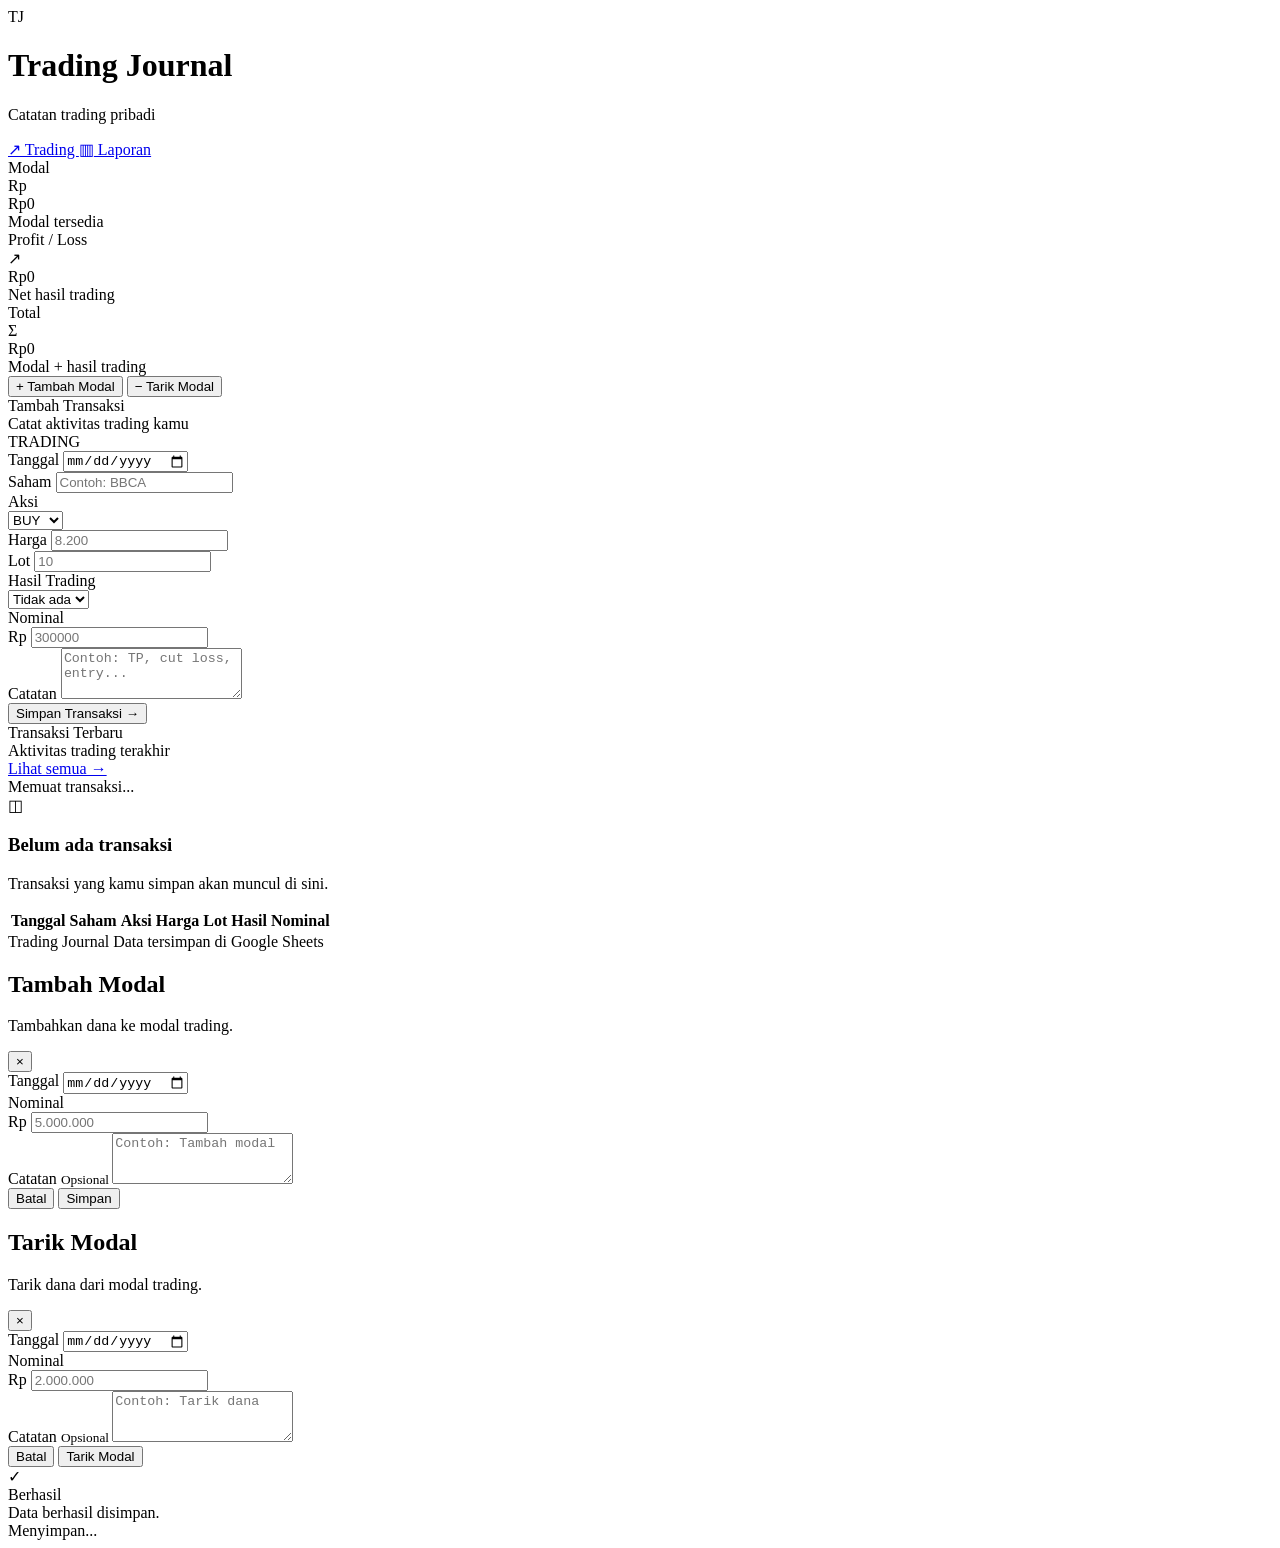
==== index.html @ cb8b8379 "Create index.html" ====
<!DOCTYPE html>
<html lang="id">
<head>
  <meta charset="UTF-8">

  <meta
    name="viewport"
    content="width=device-width, initial-scale=1.0"
  >

  <meta
    name="theme-color"
    content="#0b1120"
  >

  <title>Trading Journal</title>

  <link
    rel="stylesheet"
    href="css/style.css"
  >
</head>

<body>

  <!-- =========================
       APP
  ========================== -->

  <div class="app">

    <!-- =========================
         HEADER
    ========================== -->

    <header class="topbar">

      <div class="brand">

        <div class="brand-icon">
          TJ
        </div>

        <div>
          <h1>Trading Journal</h1>
          <p>Catatan trading pribadi</p>
        </div>

      </div>


      <nav class="navigation">

        <a
          href="index.html"
          class="nav-link active"
        >
          <span>↗</span>
          Trading
        </a>

        <a
          href="laporan.html"
          class="nav-link"
        >
          <span>▥</span>
          Laporan
        </a>

      </nav>

    </header>


    <!-- =========================
         MAIN
    ========================== -->

    <main class="main-content">


      <!-- =========================
           SUMMARY
      ========================== -->

      <section class="summary-grid">


        <!-- MODAL -->

        <div class="summary-card modal-card">

          <div class="summary-top">

            <div class="summary-label">
              Modal
            </div>

            <div class="summary-icon">
              Rp
            </div>

          </div>

          <div
            id="modalValue"
            class="summary-value"
          >
            Rp0
          </div>

          <div class="summary-description">
            Modal tersedia
          </div>

        </div>


        <!-- PROFIT LOSS -->

        <div class="summary-card profit-card">

          <div class="summary-top">

            <div class="summary-label">
              Profit / Loss
            </div>

            <div
              id="profitIcon"
              class="summary-icon profit-icon"
            >
              ↗
            </div>

          </div>

          <div
            id="profitLossValue"
            class="summary-value"
          >
            Rp0
          </div>

          <div
            id="profitLossDescription"
            class="summary-description"
          >
            Net hasil trading
          </div>

        </div>


        <!-- TOTAL -->

        <div class="summary-card total-card">

          <div class="summary-top">

            <div class="summary-label">
              Total
            </div>

            <div class="summary-icon">
              Σ
            </div>

          </div>

          <div
            id="totalValue"
            class="summary-value"
          >
            Rp0
          </div>

          <div class="summary-description">
            Modal + hasil trading
          </div>

        </div>

      </section>


      <!-- =========================
           MODAL ACTION
      ========================== -->

      <section class="modal-actions">

        <button
          type="button"
          id="addModalButton"
          class="action-button add-modal-button"
        >

          <span class="button-icon">
            +
          </span>

          <span>
            Tambah Modal
          </span>

        </button>


        <button
          type="button"
          id="withdrawModalButton"
          class="action-button withdraw-modal-button"
        >

          <span class="button-icon">
            −
          </span>

          <span>
            Tarik Modal
          </span>

        </button>

      </section>


      <!-- =========================
           TRANSACTION SECTION
      ========================== -->

      <section class="content-grid">


        <!-- =========================
             FORM
        ========================== -->

        <div class="panel transaction-panel">

          <div class="panel-header">

            <div>

              <div class="panel-title">
                Tambah Transaksi
              </div>

              <div class="panel-subtitle">
                Catat aktivitas trading kamu
              </div>

            </div>

            <div class="panel-badge">
              TRADING
            </div>

          </div>


          <form
            id="transactionForm"
            class="transaction-form"
          >


            <!-- TANGGAL -->

            <div class="form-group">

              <label for="tanggal">
                Tanggal
              </label>

              <input
                type="date"
                id="tanggal"
                name="tanggal"
                required
              >

            </div>


            <!-- SAHAM -->

            <div class="form-group">

              <label for="saham">
                Saham
              </label>

              <input
                type="text"
                id="saham"
                name="saham"
                placeholder="Contoh: BBCA"
                maxlength="20"
                autocomplete="off"
                required
              >

            </div>


            <!-- AKSI -->

            <div class="form-group">

              <label for="aksi">
                Aksi
              </label>

              <div class="select-wrapper">

                <select
                  id="aksi"
                  name="aksi"
                  required
                >

                  <option value="BUY">
                    BUY
                  </option>

                  <option value="SELL">
                    SELL
                  </option>

                </select>

              </div>

            </div>


            <!-- HARGA -->

            <div class="form-row">


              <div class="form-group">

                <label for="harga">
                  Harga
                </label>

                <input
                  type="number"
                  id="harga"
                  name="harga"
                  placeholder="8.200"
                  min="0"
                  step="1"
                  inputmode="numeric"
                  required
                >

              </div>


              <!-- LOT -->

              <div class="form-group">

                <label for="lot">
                  Lot
                </label>

                <input
                  type="number"
                  id="lot"
                  name="lot"
                  placeholder="10"
                  min="1"
                  step="1"
                  inputmode="numeric"
                  required
                >

              </div>

            </div>


            <!-- PROFIT / RUGI -->

            <div class="form-group">

              <label for="profitRugi">
                Hasil Trading
              </label>

              <div class="select-wrapper">

                <select
                  id="profitRugi"
                  name="profitRugi"
                >

                  <option value="">
                    Tidak ada
                  </option>

                  <option value="PROFIT">
                    PROFIT
                  </option>

                  <option value="RUGI">
                    RUGI
                  </option>

                </select>

              </div>

            </div>


            <!-- NOMINAL -->

            <div
              class="form-group"
              id="nominalGroup"
            >

              <label for="nominal">
                Nominal
              </label>

              <div class="input-money">

                <span>
                  Rp
                </span>

                <input
                  type="number"
                  id="nominal"
                  name="nominal"
                  placeholder="300000"
                  min="0"
                  step="1"
                  inputmode="numeric"
                >

              </div>

            </div>


            <!-- CATATAN -->

            <div class="form-group">

              <label for="catatan">
                Catatan
              </label>

              <textarea
                id="catatan"
                name="catatan"
                rows="3"
                maxlength="500"
                placeholder="Contoh: TP, cut loss, entry..."
              ></textarea>

            </div>


            <!-- SUBMIT -->

            <button
              type="submit"
              id="saveTransactionButton"
              class="primary-button"
            >

              <span>
                Simpan Transaksi
              </span>

              <span class="button-arrow">
                →
              </span>

            </button>

          </form>

        </div>


        <!-- =========================
             RECENT TRANSACTIONS
        ========================== -->

        <div class="panel history-panel">

          <div class="panel-header">

            <div>

              <div class="panel-title">
                Transaksi Terbaru
              </div>

              <div class="panel-subtitle">
                Aktivitas trading terakhir
              </div>

            </div>

            <a
              href="laporan.html"
              class="view-all-link"
            >
              Lihat semua →
            </a>

          </div>


          <!-- LOADING -->

          <div
            id="transactionLoading"
            class="loading-state"
          >

            <div class="spinner"></div>

            <span>
              Memuat transaksi...
            </span>

          </div>


          <!-- EMPTY -->

          <div
            id="transactionEmpty"
            class="empty-state hidden"
          >

            <div class="empty-icon">
              ◫
            </div>

            <h3>
              Belum ada transaksi
            </h3>

            <p>
              Transaksi yang kamu simpan akan muncul di sini.
            </p>

          </div>


          <!-- TABLE -->

          <div
            id="transactionTableWrapper"
            class="table-wrapper hidden"
          >

            <table class="transaction-table">

              <thead>

                <tr>

                  <th>
                    Tanggal
                  </th>

                  <th>
                    Saham
                  </th>

                  <th>
                    Aksi
                  </th>

                  <th>
                    Harga
                  </th>

                  <th>
                    Lot
                  </th>

                  <th>
                    Hasil
                  </th>

                  <th>
                    Nominal
                  </th>

                </tr>

              </thead>

              <tbody
                id="transactionTableBody"
              >
              </tbody>

            </table>

          </div>

        </div>

      </section>

    </main>


    <!-- =========================
         FOOTER
    ========================== -->

    <footer class="footer">

      <span>
        Trading Journal
      </span>

      <span>
        Data tersimpan di Google Sheets
      </span>

    </footer>

  </div>


  <!-- =========================
       ADD MODAL POPUP
  ========================== -->

  <div
    id="addModal"
    class="modal-overlay hidden"
  >

    <div class="modal-box">

      <div class="modal-header">

        <div>

          <h2>
            Tambah Modal
          </h2>

          <p>
            Tambahkan dana ke modal trading.
          </p>

        </div>

        <button
          type="button"
          class="modal-close"
          data-close-modal
        >
          ×
        </button>

      </div>


      <form
        id="addModalForm"
        class="modal-form"
      >

        <div class="form-group">

          <label for="addModalTanggal">
            Tanggal
          </label>

          <input
            type="date"
            id="addModalTanggal"
            required
          >

        </div>


        <div class="form-group">

          <label for="addModalNominal">
            Nominal
          </label>

          <div class="input-money">

            <span>
              Rp
            </span>

            <input
              type="number"
              id="addModalNominal"
              placeholder="5.000.000"
              min="1"
              step="1"
              inputmode="numeric"
              required
            >

          </div>

        </div>


        <div class="form-group">

          <label for="addModalCatatan">
            Catatan
            <small>
              Opsional
            </small>
          </label>

          <textarea
            id="addModalCatatan"
            rows="3"
            maxlength="500"
            placeholder="Contoh: Tambah modal"
          ></textarea>

        </div>


        <div class="modal-actions-bottom">

          <button
            type="button"
            class="secondary-button"
            data-close-modal
          >
            Batal
          </button>

          <button
            type="submit"
            id="saveAddModalButton"
            class="primary-button"
          >
            Simpan
          </button>

        </div>

      </form>

    </div>

  </div>


  <!-- =========================
       WITHDRAW MODAL POPUP
  ========================== -->

  <div
    id="withdrawModal"
    class="modal-overlay hidden"
  >

    <div class="modal-box">

      <div class="modal-header">

        <div>

          <h2>
            Tarik Modal
          </h2>

          <p>
            Tarik dana dari modal trading.
          </p>

        </div>

        <button
          type="button"
          class="modal-close"
          data-close-modal
        >
          ×
        </button>

      </div>


      <form
        id="withdrawModalForm"
        class="modal-form"
      >

        <div class="form-group">

          <label for="withdrawModalTanggal">
            Tanggal
          </label>

          <input
            type="date"
            id="withdrawModalTanggal"
            required
          >

        </div>


        <div class="form-group">

          <label for="withdrawModalNominal">
            Nominal
          </label>

          <div class="input-money">

            <span>
              Rp
            </span>

            <input
              type="number"
              id="withdrawModalNominal"
              placeholder="2.000.000"
              min="1"
              step="1"
              inputmode="numeric"
              required
            >

          </div>

        </div>


        <div class="form-group">

          <label for="withdrawModalCatatan">
            Catatan
            <small>
              Opsional
            </small>
          </label>

          <textarea
            id="withdrawModalCatatan"
            rows="3"
            maxlength="500"
            placeholder="Contoh: Tarik dana"
          ></textarea>

        </div>


        <div class="modal-actions-bottom">

          <button
            type="button"
            class="secondary-button"
            data-close-modal
          >
            Batal
          </button>

          <button
            type="submit"
            id="saveWithdrawModalButton"
            class="danger-button"
          >
            Tarik Modal
          </button>

        </div>

      </form>

    </div>

  </div>


  <!-- =========================
       TOAST
  ========================== -->

  <div
    id="toast"
    class="toast hidden"
  >

    <div
      id="toastIcon"
      class="toast-icon"
    >
      ✓
    </div>

    <div>

      <div
        id="toastTitle"
        class="toast-title"
      >
        Berhasil
      </div>

      <div
        id="toastMessage"
        class="toast-message"
      >
        Data berhasil disimpan.
      </div>

    </div>

  </div>


  <!-- =========================
       GLOBAL LOADING
  ========================== -->

  <div
    id="globalLoading"
    class="global-loading hidden"
  >

    <div class="global-loading-box">

      <div class="spinner"></div>

      <span id="globalLoadingText">
        Menyimpan...
      </span>

    </div>

  </div>


  <!-- =========================
       JAVASCRIPT
  ========================== -->

  <script src="js/api.js"></script>
  <script src="js/trading.js"></script>

</body>
</html>
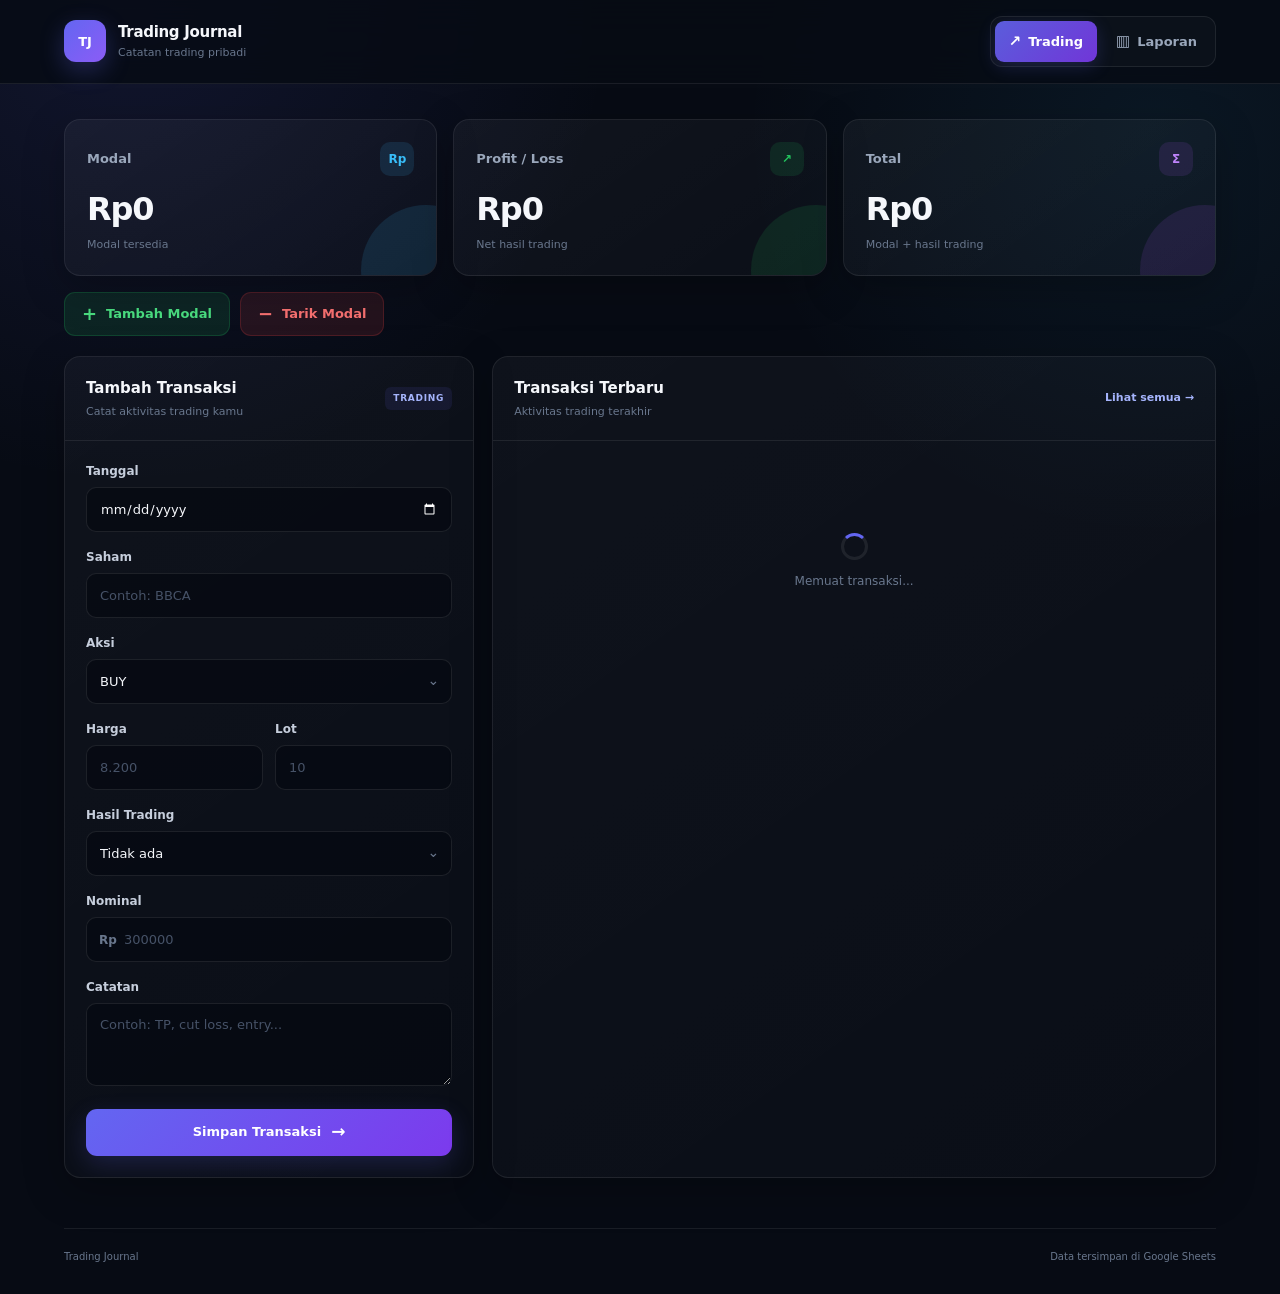
==== commit 820e0991: "Update index.html" ====
--- a/index.html
+++ b/index.html
@@ -1,6 +1,8 @@
 <!DOCTYPE html>
 <html lang="id">
+
 <head>
+
   <meta charset="UTF-8">
 
   <meta
@@ -19,951 +21,1375 @@
     rel="stylesheet"
     href="css/style.css"
   >
+
 </head>
 
+
 <body>
 
-  <!-- =========================
-       APP
-  ========================== -->
-
-  <div class="app">
-
-    <!-- =========================
-         HEADER
-    ========================== -->
-
-    <header class="topbar">
-
-      <div class="brand">
-
-        <div class="brand-icon">
-          TJ
-        </div>
-
-        <div>
-          <h1>Trading Journal</h1>
-          <p>Catatan trading pribadi</p>
-        </div>
-
-      </div>
-
-
-      <nav class="navigation">
-
-        <a
-          href="index.html"
-          class="nav-link active"
-        >
-          <span>↗</span>
-          Trading
-        </a>
-
-        <a
-          href="laporan.html"
-          class="nav-link"
-        >
-          <span>▥</span>
-          Laporan
-        </a>
-
-      </nav>
-
-    </header>
-
-
-    <!-- =========================
-         MAIN
-    ========================== -->
-
-    <main class="main-content">
-
-
-      <!-- =========================
-           SUMMARY
-      ========================== -->
-
-      <section class="summary-grid">
-
-
-        <!-- MODAL -->
-
-        <div class="summary-card modal-card">
-
-          <div class="summary-top">
-
-            <div class="summary-label">
-              Modal
+<div class="app">
+
+
+  <!-- =====================================================
+       HEADER
+  ====================================================== -->
+
+  <header class="topbar">
+
+    <div class="brand">
+
+      <div class="brand-icon">
+        TJ
+      </div>
+
+      <div>
+
+        <h1>
+          Trading Journal
+        </h1>
+
+        <p>
+          Catatan trading pribadi
+        </p>
+
+      </div>
+
+    </div>
+
+
+    <nav class="navigation">
+
+      <a
+        href="index.html"
+        class="nav-link active"
+      >
+        <span>↗</span>
+        Trading
+      </a>
+
+      <a
+        href="laporan.html"
+        class="nav-link"
+      >
+        <span>▥</span>
+        Laporan
+      </a>
+
+    </nav>
+
+  </header>
+
+
+
+  <!-- =====================================================
+       MAIN
+  ====================================================== -->
+
+  <main class="main-content">
+
+
+    <!-- =================================================
+         SUMMARY
+    ================================================== -->
+
+    <section class="summary-grid">
+
+
+      <!-- MODAL -->
+
+      <div class="summary-card modal-card">
+
+        <div class="summary-top">
+
+          <div class="summary-label">
+            Modal
+          </div>
+
+          <div class="summary-icon">
+            Rp
+          </div>
+
+        </div>
+
+
+        <div
+          id="modalValue"
+          class="summary-value"
+        >
+          Rp0
+        </div>
+
+
+        <div class="summary-description">
+          Modal tersedia
+        </div>
+
+      </div>
+
+
+
+      <!-- PROFIT LOSS -->
+
+      <div class="summary-card profit-card">
+
+        <div class="summary-top">
+
+          <div class="summary-label">
+            Profit / Loss
+          </div>
+
+          <div
+            id="profitIcon"
+            class="summary-icon profit-icon"
+          >
+            ↗
+          </div>
+
+        </div>
+
+
+        <div
+          id="profitLossValue"
+          class="summary-value"
+        >
+          Rp0
+        </div>
+
+
+        <div
+          id="profitLossDescription"
+          class="summary-description"
+        >
+          Net hasil trading
+        </div>
+
+      </div>
+
+
+
+      <!-- TOTAL -->
+
+      <div class="summary-card total-card">
+
+        <div class="summary-top">
+
+          <div class="summary-label">
+            Total
+          </div>
+
+          <div class="summary-icon">
+            Σ
+          </div>
+
+        </div>
+
+
+        <div
+          id="totalValue"
+          class="summary-value"
+        >
+          Rp0
+        </div>
+
+
+        <div class="summary-description">
+          Modal + hasil trading
+        </div>
+
+      </div>
+
+    </section>
+
+
+
+    <!-- =================================================
+         MODAL ACTION
+    ================================================== -->
+
+    <section class="modal-actions">
+
+      <button
+        type="button"
+        id="addModalButton"
+        class="action-button add-modal-button"
+      >
+
+        <span class="button-icon">
+          +
+        </span>
+
+        <span>
+          Tambah Modal
+        </span>
+
+      </button>
+
+
+      <button
+        type="button"
+        id="withdrawModalButton"
+        class="action-button withdraw-modal-button"
+      >
+
+        <span class="button-icon">
+          −
+        </span>
+
+        <span>
+          Tarik Modal
+        </span>
+
+      </button>
+
+    </section>
+
+
+
+    <!-- =================================================
+         CONTENT GRID
+    ================================================== -->
+
+    <section class="content-grid">
+
+
+      <!-- =================================================
+           TRANSACTION FORM
+      ================================================== -->
+
+      <div class="panel transaction-panel">
+
+        <div class="panel-header">
+
+          <div>
+
+            <div class="panel-title">
+              Tambah Transaksi
             </div>
 
-            <div class="summary-icon">
-              Rp
+            <div class="panel-subtitle">
+              Catat aktivitas trading kamu
             </div>
 
           </div>
 
+          <div class="panel-badge">
+            TRADING
+          </div>
+
+        </div>
+
+
+
+        <form
+          id="transactionForm"
+          class="transaction-form"
+        >
+
+
+          <!-- TANGGAL -->
+
+          <div class="form-group">
+
+            <label for="tanggal">
+              Tanggal
+            </label>
+
+            <input
+              type="date"
+              id="tanggal"
+              name="tanggal"
+              required
+            >
+
+          </div>
+
+
+
+          <!-- SAHAM -->
+
+          <div class="form-group">
+
+            <label for="saham">
+              Saham
+            </label>
+
+            <input
+              type="text"
+              id="saham"
+              name="saham"
+              placeholder="Contoh: BBCA"
+              maxlength="20"
+              autocomplete="off"
+              required
+            >
+
+          </div>
+
+
+
+          <!-- AKSI -->
+
+          <div class="form-group">
+
+            <label for="aksi">
+              Aksi
+            </label>
+
+            <div class="select-wrapper">
+
+              <select
+                id="aksi"
+                name="aksi"
+                required
+              >
+
+                <option value="BUY">
+                  BUY
+                </option>
+
+                <option value="SELL">
+                  SELL
+                </option>
+
+              </select>
+
+            </div>
+
+          </div>
+
+
+
+          <!-- HARGA + LOT -->
+
+          <div class="form-row">
+
+
+            <div class="form-group">
+
+              <label for="harga">
+                Harga
+              </label>
+
+              <input
+                type="number"
+                id="harga"
+                name="harga"
+                placeholder="8.200"
+                min="0"
+                step="1"
+                inputmode="numeric"
+                required
+              >
+
+            </div>
+
+
+            <div class="form-group">
+
+              <label for="lot">
+                Lot
+              </label>
+
+              <input
+                type="number"
+                id="lot"
+                name="lot"
+                placeholder="10"
+                min="1"
+                step="1"
+                inputmode="numeric"
+                required
+              >
+
+            </div>
+
+          </div>
+
+
+
+          <!-- HASIL -->
+
+          <div class="form-group">
+
+            <label for="profitRugi">
+              Hasil Trading
+            </label>
+
+            <div class="select-wrapper">
+
+              <select
+                id="profitRugi"
+                name="profitRugi"
+              >
+
+                <option value="">
+                  Tidak ada
+                </option>
+
+                <option value="PROFIT">
+                  PROFIT
+                </option>
+
+                <option value="RUGI">
+                  RUGI
+                </option>
+
+              </select>
+
+            </div>
+
+          </div>
+
+
+
+          <!-- NOMINAL -->
+
           <div
-            id="modalValue"
-            class="summary-value"
+            class="form-group"
+            id="nominalGroup"
           >
-            Rp0
-          </div>
-
-          <div class="summary-description">
-            Modal tersedia
-          </div>
-
-        </div>
-
-
-        <!-- PROFIT LOSS -->
-
-        <div class="summary-card profit-card">
-
-          <div class="summary-top">
-
-            <div class="summary-label">
-              Profit / Loss
+
+            <label for="nominal">
+              Nominal
+            </label>
+
+            <div class="input-money">
+
+              <span>
+                Rp
+              </span>
+
+              <input
+                type="number"
+                id="nominal"
+                name="nominal"
+                placeholder="300000"
+                min="0"
+                step="1"
+                inputmode="numeric"
+              >
+
             </div>
 
-            <div
-              id="profitIcon"
-              class="summary-icon profit-icon"
+          </div>
+
+
+
+          <!-- CATATAN -->
+
+          <div class="form-group">
+
+            <label for="catatan">
+              Catatan
+            </label>
+
+            <textarea
+              id="catatan"
+              name="catatan"
+              rows="3"
+              maxlength="500"
+              placeholder="Contoh: TP, cut loss, entry..."
+            ></textarea>
+
+          </div>
+
+
+
+          <!-- SUBMIT -->
+
+          <button
+            type="submit"
+            id="saveTransactionButton"
+            class="primary-button"
+          >
+
+            <span>
+              Simpan Transaksi
+            </span>
+
+            <span class="button-arrow">
+              →
+            </span>
+
+          </button>
+
+        </form>
+
+      </div>
+
+
+
+      <!-- =================================================
+           RECENT TRANSACTIONS
+      ================================================== -->
+
+      <div class="panel history-panel">
+
+        <div class="panel-header">
+
+          <div>
+
+            <div class="panel-title">
+              Transaksi Terbaru
+            </div>
+
+            <div class="panel-subtitle">
+              Aktivitas trading terakhir
+            </div>
+
+          </div>
+
+
+          <a
+            href="laporan.html"
+            class="view-all-link"
+          >
+            Lihat semua →
+          </a>
+
+        </div>
+
+
+
+        <!-- LOADING -->
+
+        <div
+          id="transactionLoading"
+          class="loading-state"
+        >
+
+          <div class="spinner"></div>
+
+          <span>
+            Memuat transaksi...
+          </span>
+
+        </div>
+
+
+
+        <!-- EMPTY -->
+
+        <div
+          id="transactionEmpty"
+          class="empty-state hidden"
+        >
+
+          <div class="empty-icon">
+            ◫
+          </div>
+
+          <h3>
+            Belum ada transaksi
+          </h3>
+
+          <p>
+            Transaksi yang kamu simpan akan muncul di sini.
+          </p>
+
+        </div>
+
+
+
+        <!-- TABLE -->
+
+        <div
+          id="transactionTableWrapper"
+          class="table-wrapper hidden"
+        >
+
+          <table class="transaction-table">
+
+            <thead>
+
+              <tr>
+
+                <th>
+                  Tanggal
+                </th>
+
+                <th>
+                  Saham
+                </th>
+
+                <th>
+                  Aksi
+                </th>
+
+                <th>
+                  Harga
+                </th>
+
+                <th>
+                  Lot
+                </th>
+
+                <th>
+                  Hasil
+                </th>
+
+                <th>
+                  Nominal
+                </th>
+
+                <th>
+                  Aksi
+                </th>
+
+              </tr>
+
+            </thead>
+
+
+            <tbody
+              id="transactionTableBody"
             >
-              ↗
-            </div>
-
-          </div>
-
-          <div
-            id="profitLossValue"
-            class="summary-value"
+            </tbody>
+
+          </table>
+
+        </div>
+
+      </div>
+
+    </section>
+
+  </main>
+
+
+
+  <!-- =====================================================
+       FOOTER
+  ====================================================== -->
+
+  <footer class="footer">
+
+    <span>
+      Trading Journal
+    </span>
+
+    <span>
+      Data tersimpan di Google Sheets
+    </span>
+
+  </footer>
+
+</div>
+
+
+
+<!-- =======================================================
+     ADD CAPITAL MODAL
+======================================================== -->
+
+<div
+  id="addModal"
+  class="modal-overlay hidden"
+>
+
+  <div class="modal-box">
+
+    <div class="modal-header">
+
+      <div>
+
+        <h2>
+          Tambah Modal
+        </h2>
+
+        <p>
+          Tambahkan dana ke modal trading.
+        </p>
+
+      </div>
+
+
+      <button
+        type="button"
+        class="modal-close"
+        data-close-modal
+      >
+        ×
+      </button>
+
+    </div>
+
+
+
+    <form
+      id="addModalForm"
+      class="modal-form"
+    >
+
+
+      <div class="form-group">
+
+        <label for="addModalTanggal">
+          Tanggal
+        </label>
+
+        <input
+          type="date"
+          id="addModalTanggal"
+          required
+        >
+
+      </div>
+
+
+
+      <div class="form-group">
+
+        <label for="addModalNominal">
+          Nominal
+        </label>
+
+        <div class="input-money">
+
+          <span>
+            Rp
+          </span>
+
+          <input
+            type="number"
+            id="addModalNominal"
+            placeholder="5000000"
+            min="1"
+            step="1"
+            inputmode="numeric"
+            required
           >
-            Rp0
-          </div>
-
-          <div
-            id="profitLossDescription"
-            class="summary-description"
-          >
-            Net hasil trading
-          </div>
-
-        </div>
-
-
-        <!-- TOTAL -->
-
-        <div class="summary-card total-card">
-
-          <div class="summary-top">
-
-            <div class="summary-label">
-              Total
-            </div>
-
-            <div class="summary-icon">
-              Σ
-            </div>
-
-          </div>
-
-          <div
-            id="totalValue"
-            class="summary-value"
-          >
-            Rp0
-          </div>
-
-          <div class="summary-description">
-            Modal + hasil trading
-          </div>
-
-        </div>
-
-      </section>
-
-
-      <!-- =========================
-           MODAL ACTION
-      ========================== -->
-
-      <section class="modal-actions">
+
+        </div>
+
+      </div>
+
+
+
+      <div class="form-group">
+
+        <label for="addModalCatatan">
+
+          Catatan
+
+          <small>
+            Opsional
+          </small>
+
+        </label>
+
+        <textarea
+          id="addModalCatatan"
+          rows="3"
+          maxlength="500"
+          placeholder="Contoh: Tambah modal"
+        ></textarea>
+
+      </div>
+
+
+
+      <div class="modal-actions-bottom">
 
         <button
           type="button"
-          id="addModalButton"
-          class="action-button add-modal-button"
-        >
-
-          <span class="button-icon">
-            +
+          class="secondary-button"
+          data-close-modal
+        >
+          Batal
+        </button>
+
+
+        <button
+          type="submit"
+          id="saveAddModalButton"
+          class="primary-button"
+        >
+          Simpan
+        </button>
+
+      </div>
+
+    </form>
+
+  </div>
+
+</div>
+
+
+
+<!-- =======================================================
+     WITHDRAW MODAL
+======================================================== -->
+
+<div
+  id="withdrawModal"
+  class="modal-overlay hidden"
+>
+
+  <div class="modal-box">
+
+    <div class="modal-header">
+
+      <div>
+
+        <h2>
+          Tarik Modal
+        </h2>
+
+        <p>
+          Tarik dana dari modal trading.
+        </p>
+
+      </div>
+
+
+      <button
+        type="button"
+        class="modal-close"
+        data-close-modal
+      >
+        ×
+      </button>
+
+    </div>
+
+
+
+    <form
+      id="withdrawModalForm"
+      class="modal-form"
+    >
+
+
+      <div class="form-group">
+
+        <label for="withdrawModalTanggal">
+          Tanggal
+        </label>
+
+        <input
+          type="date"
+          id="withdrawModalTanggal"
+          required
+        >
+
+      </div>
+
+
+
+      <div class="form-group">
+
+        <label for="withdrawModalNominal">
+          Nominal
+        </label>
+
+        <div class="input-money">
+
+          <span>
+            Rp
           </span>
 
-          <span>
-            Tambah Modal
-          </span>
-
-        </button>
-
+          <input
+            type="number"
+            id="withdrawModalNominal"
+            placeholder="2000000"
+            min="1"
+            step="1"
+            inputmode="numeric"
+            required
+          >
+
+        </div>
+
+      </div>
+
+
+
+      <div class="form-group">
+
+        <label for="withdrawModalCatatan">
+
+          Catatan
+
+          <small>
+            Opsional
+          </small>
+
+        </label>
+
+        <textarea
+          id="withdrawModalCatatan"
+          rows="3"
+          maxlength="500"
+          placeholder="Contoh: Tarik dana"
+        ></textarea>
+
+      </div>
+
+
+
+      <div class="modal-actions-bottom">
 
         <button
           type="button"
-          id="withdrawModalButton"
-          class="action-button withdraw-modal-button"
-        >
-
-          <span class="button-icon">
-            −
+          class="secondary-button"
+          data-close-modal
+        >
+          Batal
+        </button>
+
+
+        <button
+          type="submit"
+          id="saveWithdrawModalButton"
+          class="danger-button"
+        >
+          Tarik Modal
+        </button>
+
+      </div>
+
+    </form>
+
+  </div>
+
+</div>
+
+
+
+<!-- =======================================================
+     EDIT TRANSACTION MODAL
+======================================================== -->
+
+<div
+  id="editTransactionModal"
+  class="modal-overlay hidden"
+>
+
+  <div class="modal-box">
+
+    <div class="modal-header">
+
+      <div>
+
+        <h2>
+          Edit Transaksi
+        </h2>
+
+        <p>
+          Perbarui data transaksi trading.
+        </p>
+
+      </div>
+
+
+      <button
+        type="button"
+        class="modal-close"
+        data-close-edit
+      >
+        ×
+      </button>
+
+    </div>
+
+
+
+    <form
+      id="editTransactionForm"
+      class="modal-form"
+    >
+
+      <!-- ID TRANSAKSI -->
+
+      <input
+        type="hidden"
+        id="editTransactionId"
+      >
+
+
+      <!-- TANGGAL -->
+
+      <div class="form-group">
+
+        <label for="editTanggal">
+          Tanggal
+        </label>
+
+        <input
+          type="date"
+          id="editTanggal"
+          required
+        >
+
+      </div>
+
+
+
+      <!-- SAHAM -->
+
+      <div class="form-group">
+
+        <label for="editSaham">
+          Saham
+        </label>
+
+        <input
+          type="text"
+          id="editSaham"
+          maxlength="20"
+          autocomplete="off"
+          required
+        >
+
+      </div>
+
+
+
+      <!-- AKSI -->
+
+      <div class="form-group">
+
+        <label for="editAksi">
+          Aksi
+        </label>
+
+        <div class="select-wrapper">
+
+          <select
+            id="editAksi"
+            required
+          >
+
+            <option value="BUY">
+              BUY
+            </option>
+
+            <option value="SELL">
+              SELL
+            </option>
+
+          </select>
+
+        </div>
+
+      </div>
+
+
+
+      <!-- HARGA + LOT -->
+
+      <div class="form-row">
+
+        <div class="form-group">
+
+          <label for="editHarga">
+            Harga
+          </label>
+
+          <input
+            type="number"
+            id="editHarga"
+            min="0"
+            step="1"
+            inputmode="numeric"
+            required
+          >
+
+        </div>
+
+
+        <div class="form-group">
+
+          <label for="editLot">
+            Lot
+          </label>
+
+          <input
+            type="number"
+            id="editLot"
+            min="1"
+            step="1"
+            inputmode="numeric"
+            required
+          >
+
+        </div>
+
+      </div>
+
+
+
+      <!-- HASIL -->
+
+      <div class="form-group">
+
+        <label for="editProfitRugi">
+          Hasil Trading
+        </label>
+
+        <div class="select-wrapper">
+
+          <select
+            id="editProfitRugi"
+          >
+
+            <option value="">
+              Tidak ada
+            </option>
+
+            <option value="PROFIT">
+              PROFIT
+            </option>
+
+            <option value="RUGI">
+              RUGI
+            </option>
+
+          </select>
+
+        </div>
+
+      </div>
+
+
+
+      <!-- NOMINAL -->
+
+      <div class="form-group">
+
+        <label for="editNominal">
+          Nominal
+        </label>
+
+        <div class="input-money">
+
+          <span>
+            Rp
           </span>
 
-          <span>
-            Tarik Modal
-          </span>
-
-        </button>
-
-      </section>
-
-
-      <!-- =========================
-           TRANSACTION SECTION
-      ========================== -->
-
-      <section class="content-grid">
-
-
-        <!-- =========================
-             FORM
-        ========================== -->
-
-        <div class="panel transaction-panel">
-
-          <div class="panel-header">
-
-            <div>
-
-              <div class="panel-title">
-                Tambah Transaksi
-              </div>
-
-              <div class="panel-subtitle">
-                Catat aktivitas trading kamu
-              </div>
-
-            </div>
-
-            <div class="panel-badge">
-              TRADING
-            </div>
-
-          </div>
-
-
-          <form
-            id="transactionForm"
-            class="transaction-form"
+          <input
+            type="number"
+            id="editNominal"
+            min="0"
+            step="1"
+            inputmode="numeric"
           >
 
-
-            <!-- TANGGAL -->
-
-            <div class="form-group">
-
-              <label for="tanggal">
-                Tanggal
-              </label>
-
-              <input
-                type="date"
-                id="tanggal"
-                name="tanggal"
-                required
-              >
-
-            </div>
-
-
-            <!-- SAHAM -->
-
-            <div class="form-group">
-
-              <label for="saham">
-                Saham
-              </label>
-
-              <input
-                type="text"
-                id="saham"
-                name="saham"
-                placeholder="Contoh: BBCA"
-                maxlength="20"
-                autocomplete="off"
-                required
-              >
-
-            </div>
-
-
-            <!-- AKSI -->
-
-            <div class="form-group">
-
-              <label for="aksi">
-                Aksi
-              </label>
-
-              <div class="select-wrapper">
-
-                <select
-                  id="aksi"
-                  name="aksi"
-                  required
-                >
-
-                  <option value="BUY">
-                    BUY
-                  </option>
-
-                  <option value="SELL">
-                    SELL
-                  </option>
-
-                </select>
-
-              </div>
-
-            </div>
-
-
-            <!-- HARGA -->
-
-            <div class="form-row">
-
-
-              <div class="form-group">
-
-                <label for="harga">
-                  Harga
-                </label>
-
-                <input
-                  type="number"
-                  id="harga"
-                  name="harga"
-                  placeholder="8.200"
-                  min="0"
-                  step="1"
-                  inputmode="numeric"
-                  required
-                >
-
-              </div>
-
-
-              <!-- LOT -->
-
-              <div class="form-group">
-
-                <label for="lot">
-                  Lot
-                </label>
-
-                <input
-                  type="number"
-                  id="lot"
-                  name="lot"
-                  placeholder="10"
-                  min="1"
-                  step="1"
-                  inputmode="numeric"
-                  required
-                >
-
-              </div>
-
-            </div>
-
-
-            <!-- PROFIT / RUGI -->
-
-            <div class="form-group">
-
-              <label for="profitRugi">
-                Hasil Trading
-              </label>
-
-              <div class="select-wrapper">
-
-                <select
-                  id="profitRugi"
-                  name="profitRugi"
-                >
-
-                  <option value="">
-                    Tidak ada
-                  </option>
-
-                  <option value="PROFIT">
-                    PROFIT
-                  </option>
-
-                  <option value="RUGI">
-                    RUGI
-                  </option>
-
-                </select>
-
-              </div>
-
-            </div>
-
-
-            <!-- NOMINAL -->
-
-            <div
-              class="form-group"
-              id="nominalGroup"
-            >
-
-              <label for="nominal">
-                Nominal
-              </label>
-
-              <div class="input-money">
-
-                <span>
-                  Rp
-                </span>
-
-                <input
-                  type="number"
-                  id="nominal"
-                  name="nominal"
-                  placeholder="300000"
-                  min="0"
-                  step="1"
-                  inputmode="numeric"
-                >
-
-              </div>
-
-            </div>
-
-
-            <!-- CATATAN -->
-
-            <div class="form-group">
-
-              <label for="catatan">
-                Catatan
-              </label>
-
-              <textarea
-                id="catatan"
-                name="catatan"
-                rows="3"
-                maxlength="500"
-                placeholder="Contoh: TP, cut loss, entry..."
-              ></textarea>
-
-            </div>
-
-
-            <!-- SUBMIT -->
-
-            <button
-              type="submit"
-              id="saveTransactionButton"
-              class="primary-button"
-            >
-
-              <span>
-                Simpan Transaksi
-              </span>
-
-              <span class="button-arrow">
-                →
-              </span>
-
-            </button>
-
-          </form>
-
-        </div>
-
-
-        <!-- =========================
-             RECENT TRANSACTIONS
-        ========================== -->
-
-        <div class="panel history-panel">
-
-          <div class="panel-header">
-
-            <div>
-
-              <div class="panel-title">
-                Transaksi Terbaru
-              </div>
-
-              <div class="panel-subtitle">
-                Aktivitas trading terakhir
-              </div>
-
-            </div>
-
-            <a
-              href="laporan.html"
-              class="view-all-link"
-            >
-              Lihat semua →
-            </a>
-
-          </div>
-
-
-          <!-- LOADING -->
-
-          <div
-            id="transactionLoading"
-            class="loading-state"
-          >
-
-            <div class="spinner"></div>
-
-            <span>
-              Memuat transaksi...
-            </span>
-
-          </div>
-
-
-          <!-- EMPTY -->
-
-          <div
-            id="transactionEmpty"
-            class="empty-state hidden"
-          >
-
-            <div class="empty-icon">
-              ◫
-            </div>
-
-            <h3>
-              Belum ada transaksi
-            </h3>
-
-            <p>
-              Transaksi yang kamu simpan akan muncul di sini.
-            </p>
-
-          </div>
-
-
-          <!-- TABLE -->
-
-          <div
-            id="transactionTableWrapper"
-            class="table-wrapper hidden"
-          >
-
-            <table class="transaction-table">
-
-              <thead>
-
-                <tr>
-
-                  <th>
-                    Tanggal
-                  </th>
-
-                  <th>
-                    Saham
-                  </th>
-
-                  <th>
-                    Aksi
-                  </th>
-
-                  <th>
-                    Harga
-                  </th>
-
-                  <th>
-                    Lot
-                  </th>
-
-                  <th>
-                    Hasil
-                  </th>
-
-                  <th>
-                    Nominal
-                  </th>
-
-                </tr>
-
-              </thead>
-
-              <tbody
-                id="transactionTableBody"
-              >
-              </tbody>
-
-            </table>
-
-          </div>
-
-        </div>
-
-      </section>
-
-    </main>
-
-
-    <!-- =========================
-         FOOTER
-    ========================== -->
-
-    <footer class="footer">
-
-      <span>
-        Trading Journal
-      </span>
-
-      <span>
-        Data tersimpan di Google Sheets
-      </span>
-
-    </footer>
-
-  </div>
-
-
-  <!-- =========================
-       ADD MODAL POPUP
-  ========================== -->
-
-  <div
-    id="addModal"
-    class="modal-overlay hidden"
-  >
-
-    <div class="modal-box">
-
-      <div class="modal-header">
-
-        <div>
-
-          <h2>
-            Tambah Modal
-          </h2>
-
-          <p>
-            Tambahkan dana ke modal trading.
-          </p>
-
-        </div>
+        </div>
+
+      </div>
+
+
+
+      <!-- CATATAN -->
+
+      <div class="form-group">
+
+        <label for="editCatatan">
+          Catatan
+        </label>
+
+        <textarea
+          id="editCatatan"
+          rows="3"
+          maxlength="500"
+          placeholder="Catatan transaksi..."
+        ></textarea>
+
+      </div>
+
+
+
+      <!-- ACTION -->
+
+      <div class="modal-actions-bottom">
 
         <button
           type="button"
-          class="modal-close"
-          data-close-modal
-        >
-          ×
+          class="secondary-button"
+          data-close-edit
+        >
+          Batal
         </button>
 
-      </div>
-
-
-      <form
-        id="addModalForm"
-        class="modal-form"
+
+        <button
+          type="submit"
+          id="updateTransactionButton"
+          class="primary-button"
+        >
+          Simpan Perubahan
+        </button>
+
+      </div>
+
+    </form>
+
+  </div>
+
+</div>
+
+
+
+<!-- =======================================================
+     DELETE CONFIRMATION MODAL
+======================================================== -->
+
+<div
+  id="deleteTransactionModal"
+  class="modal-overlay hidden"
+>
+
+  <div class="modal-box delete-confirm-box">
+
+    <div class="modal-header">
+
+      <div>
+
+        <h2>
+          Hapus Transaksi?
+        </h2>
+
+        <p>
+          Data transaksi ini akan dihapus dari sistem.
+        </p>
+
+      </div>
+
+
+      <button
+        type="button"
+        class="modal-close"
+        data-close-delete
       >
-
-        <div class="form-group">
-
-          <label for="addModalTanggal">
-            Tanggal
-          </label>
-
-          <input
-            type="date"
-            id="addModalTanggal"
-            required
-          >
-
-        </div>
-
-
-        <div class="form-group">
-
-          <label for="addModalNominal">
-            Nominal
-          </label>
-
-          <div class="input-money">
-
-            <span>
-              Rp
-            </span>
-
-            <input
-              type="number"
-              id="addModalNominal"
-              placeholder="5.000.000"
-              min="1"
-              step="1"
-              inputmode="numeric"
-              required
-            >
-
-          </div>
-
-        </div>
-
-
-        <div class="form-group">
-
-          <label for="addModalCatatan">
-            Catatan
-            <small>
-              Opsional
-            </small>
-          </label>
-
-          <textarea
-            id="addModalCatatan"
-            rows="3"
-            maxlength="500"
-            placeholder="Contoh: Tambah modal"
-          ></textarea>
-
-        </div>
-
-
-        <div class="modal-actions-bottom">
-
-          <button
-            type="button"
-            class="secondary-button"
-            data-close-modal
-          >
-            Batal
-          </button>
-
-          <button
-            type="submit"
-            id="saveAddModalButton"
-            class="primary-button"
-          >
-            Simpan
-          </button>
-
-        </div>
-
-      </form>
+        ×
+      </button>
 
     </div>
 
+
+
+    <input
+      type="hidden"
+      id="deleteTransactionId"
+    >
+
+
+    <div class="delete-warning">
+
+      <div class="empty-icon">
+        !
+      </div>
+
+      <p>
+        Tindakan ini tidak dapat dibatalkan.
+      </p>
+
+    </div>
+
+
+
+    <div class="modal-actions-bottom">
+
+      <button
+        type="button"
+        class="secondary-button"
+        data-close-delete
+      >
+        Batal
+      </button>
+
+
+      <button
+        type="button"
+        id="confirmDeleteTransactionButton"
+        class="danger-button"
+      >
+        Hapus Transaksi
+      </button>
+
+    </div>
+
   </div>
 
-
-  <!-- =========================
-       WITHDRAW MODAL POPUP
-  ========================== -->
+</div>
+
+
+
+<!-- =======================================================
+     TOAST
+======================================================== -->
+
+<div
+  id="toast"
+  class="toast hidden"
+>
 
   <div
-    id="withdrawModal"
-    class="modal-overlay hidden"
+    id="toastIcon"
+    class="toast-icon"
   >
-
-    <div class="modal-box">
-
-      <div class="modal-header">
-
-        <div>
-
-          <h2>
-            Tarik Modal
-          </h2>
-
-          <p>
-            Tarik dana dari modal trading.
-          </p>
-
-        </div>
-
-        <button
-          type="button"
-          class="modal-close"
-          data-close-modal
-        >
-          ×
-        </button>
-
-      </div>
-
-
-      <form
-        id="withdrawModalForm"
-        class="modal-form"
-      >
-
-        <div class="form-group">
-
-          <label for="withdrawModalTanggal">
-            Tanggal
-          </label>
-
-          <input
-            type="date"
-            id="withdrawModalTanggal"
-            required
-          >
-
-        </div>
-
-
-        <div class="form-group">
-
-          <label for="withdrawModalNominal">
-            Nominal
-          </label>
-
-          <div class="input-money">
-
-            <span>
-              Rp
-            </span>
-
-            <input
-              type="number"
-              id="withdrawModalNominal"
-              placeholder="2.000.000"
-              min="1"
-              step="1"
-              inputmode="numeric"
-              required
-            >
-
-          </div>
-
-        </div>
-
-
-        <div class="form-group">
-
-          <label for="withdrawModalCatatan">
-            Catatan
-            <small>
-              Opsional
-            </small>
-          </label>
-
-          <textarea
-            id="withdrawModalCatatan"
-            rows="3"
-            maxlength="500"
-            placeholder="Contoh: Tarik dana"
-          ></textarea>
-
-        </div>
-
-
-        <div class="modal-actions-bottom">
-
-          <button
-            type="button"
-            class="secondary-button"
-            data-close-modal
-          >
-            Batal
-          </button>
-
-          <button
-            type="submit"
-            id="saveWithdrawModalButton"
-            class="danger-button"
-          >
-            Tarik Modal
-          </button>
-
-        </div>
-
-      </form>
-
+    ✓
+  </div>
+
+
+  <div>
+
+    <div
+      id="toastTitle"
+      class="toast-title"
+    >
+      Berhasil
     </div>
 
+
+    <div
+      id="toastMessage"
+      class="toast-message"
+    >
+      Data berhasil disimpan.
+    </div>
+
   </div>
 
-
-  <!-- =========================
-       TOAST
-  ========================== -->
-
-  <div
-    id="toast"
-    class="toast hidden"
-  >
-
-    <div
-      id="toastIcon"
-      class="toast-icon"
-    >
-      ✓
-    </div>
-
-    <div>
-
-      <div
-        id="toastTitle"
-        class="toast-title"
-      >
-        Berhasil
-      </div>
-
-      <div
-        id="toastMessage"
-        class="toast-message"
-      >
-        Data berhasil disimpan.
-      </div>
-
-    </div>
+</div>
+
+
+
+<!-- =======================================================
+     GLOBAL LOADING
+======================================================== -->
+
+<div
+  id="globalLoading"
+  class="global-loading hidden"
+>
+
+  <div class="global-loading-box">
+
+    <div class="spinner"></div>
+
+    <span id="globalLoadingText">
+      Memuat...
+    </span>
 
   </div>
 
-
-  <!-- =========================
-       GLOBAL LOADING
-  ========================== -->
-
-  <div
-    id="globalLoading"
-    class="global-loading hidden"
-  >
-
-    <div class="global-loading-box">
-
-      <div class="spinner"></div>
-
-      <span id="globalLoadingText">
-        Menyimpan...
-      </span>
-
-    </div>
-
-  </div>
-
-
-  <!-- =========================
-       JAVASCRIPT
-  ========================== -->
-
-  <script src="js/api.js"></script>
-  <script src="js/trading.js"></script>
+</div>
+
+
+
+<!-- =======================================================
+     JAVASCRIPT
+======================================================== -->
+
+<script src="js/api.js"></script>
+
+<script src="js/trading.js"></script>
+
 
 </body>
+
 </html>
--- a/css/style.css
+++ b/css/style.css
@@ -0,0 +1,2120 @@
+/* =========================================================
+   TRADING JOURNAL
+   Global Styles
+========================================================= */
+
+:root {
+  --bg: #070b14;
+  --bg-soft: #0b1120;
+  --panel: #0e1626;
+  --panel-2: #111b2e;
+  --border: rgba(255, 255, 255, 0.08);
+
+  --text: #f5f7fb;
+  --text-soft: #9aa7bb;
+  --text-muted: #69778d;
+
+  --primary: #6366f1;
+  --primary-hover: #818cf8;
+
+  --green: #22c55e;
+  --green-soft: rgba(34, 197, 94, 0.12);
+
+  --red: #ef4444;
+  --red-soft: rgba(239, 68, 68, 0.12);
+
+  --blue: #38bdf8;
+  --blue-soft: rgba(56, 189, 248, 0.12);
+
+  --purple: #a855f7;
+  --purple-soft: rgba(168, 85, 247, 0.12);
+
+  --yellow: #f59e0b;
+  --yellow-soft: rgba(245, 158, 11, 0.12);
+
+  --radius-sm: 10px;
+  --radius: 16px;
+  --radius-lg: 22px;
+
+  --shadow:
+    0 12px 40px rgba(0, 0, 0, 0.25);
+
+  --transition: 0.2s ease;
+}
+
+
+/* =========================================================
+   RESET
+========================================================= */
+
+* {
+  box-sizing: border-box;
+  margin: 0;
+  padding: 0;
+}
+
+html {
+  scroll-behavior: smooth;
+}
+
+body {
+  min-height: 100vh;
+
+  background:
+    radial-gradient(
+      circle at 10% 0%,
+      rgba(99, 102, 241, 0.12),
+      transparent 28%
+    ),
+    radial-gradient(
+      circle at 90% 10%,
+      rgba(56, 189, 248, 0.07),
+      transparent 25%
+    ),
+    var(--bg);
+
+  color: var(--text);
+
+  font-family:
+    Inter,
+    ui-sans-serif,
+    system-ui,
+    -apple-system,
+    BlinkMacSystemFont,
+    "Segoe UI",
+    sans-serif;
+
+  line-height: 1.5;
+}
+
+button,
+input,
+select,
+textarea {
+  font: inherit;
+}
+
+button {
+  cursor: pointer;
+}
+
+a {
+  color: inherit;
+  text-decoration: none;
+}
+
+.hidden {
+  display: none !important;
+}
+
+
+/* =========================================================
+   APP
+========================================================= */
+
+.app {
+  width: 100%;
+  min-height: 100vh;
+}
+
+
+/* =========================================================
+   TOPBAR
+========================================================= */
+
+.topbar {
+  position: sticky;
+  top: 0;
+  z-index: 50;
+
+  width: 100%;
+
+  display: flex;
+  align-items: center;
+  justify-content: space-between;
+
+  padding: 16px 5%;
+
+  background: rgba(7, 11, 20, 0.82);
+
+  border-bottom: 1px solid var(--border);
+
+  backdrop-filter: blur(18px);
+  -webkit-backdrop-filter: blur(18px);
+}
+
+
+/* BRAND */
+
+.brand {
+  display: flex;
+  align-items: center;
+  gap: 12px;
+}
+
+.brand-icon {
+  width: 42px;
+  height: 42px;
+
+  display: flex;
+  align-items: center;
+  justify-content: center;
+
+  border-radius: 12px;
+
+  background:
+    linear-gradient(
+      135deg,
+      var(--primary),
+      #8b5cf6
+    );
+
+  color: white;
+
+  font-size: 13px;
+  font-weight: 800;
+
+  box-shadow:
+    0 8px 25px rgba(99, 102, 241, 0.28);
+}
+
+.brand h1 {
+  font-size: 15px;
+  font-weight: 750;
+  letter-spacing: -0.02em;
+}
+
+.brand p {
+  margin-top: 1px;
+
+  color: var(--text-muted);
+
+  font-size: 11px;
+}
+
+
+/* NAVIGATION */
+
+.navigation {
+  display: flex;
+  align-items: center;
+  gap: 5px;
+
+  padding: 4px;
+
+  border: 1px solid var(--border);
+
+  background: rgba(255, 255, 255, 0.025);
+
+  border-radius: 12px;
+}
+
+.nav-link {
+  display: flex;
+  align-items: center;
+  gap: 7px;
+
+  padding: 9px 14px;
+
+  border-radius: 9px;
+
+  color: var(--text-soft);
+
+  font-size: 13px;
+  font-weight: 600;
+
+  transition: var(--transition);
+}
+
+.nav-link span {
+  font-size: 15px;
+}
+
+.nav-link:hover {
+  color: var(--text);
+  background: rgba(255, 255, 255, 0.05);
+}
+
+.nav-link.active {
+  color: white;
+
+  background:
+    linear-gradient(
+      135deg,
+      rgba(99, 102, 241, 0.9),
+      rgba(124, 58, 237, 0.9)
+    );
+
+  box-shadow:
+    0 5px 18px rgba(99, 102, 241, 0.2);
+}
+
+
+/* =========================================================
+   MAIN
+========================================================= */
+
+.main-content {
+  width: min(1400px, 90%);
+  margin: 0 auto;
+
+  padding: 35px 0 50px;
+}
+
+
+/* =========================================================
+   SUMMARY
+========================================================= */
+
+.summary-grid {
+  display: grid;
+
+  grid-template-columns:
+    repeat(3, minmax(0, 1fr));
+
+  gap: 16px;
+}
+
+.summary-card {
+  position: relative;
+
+  min-height: 155px;
+
+  padding: 22px;
+
+  overflow: hidden;
+
+  border: 1px solid var(--border);
+
+  border-radius: var(--radius);
+
+  background:
+    linear-gradient(
+      145deg,
+      rgba(255, 255, 255, 0.045),
+      rgba(255, 255, 255, 0.018)
+    );
+
+  box-shadow: var(--shadow);
+}
+
+.summary-card::after {
+  content: "";
+
+  position: absolute;
+
+  width: 130px;
+  height: 130px;
+
+  right: -55px;
+  bottom: -60px;
+
+  border-radius: 50%;
+
+  background: rgba(99, 102, 241, 0.08);
+}
+
+.modal-card::after {
+  background: var(--blue-soft);
+}
+
+.profit-card::after {
+  background: var(--green-soft);
+}
+
+.total-card::after {
+  background: var(--purple-soft);
+}
+
+.summary-top {
+  display: flex;
+  align-items: center;
+  justify-content: space-between;
+}
+
+.summary-label {
+  color: var(--text-soft);
+
+  font-size: 13px;
+  font-weight: 600;
+}
+
+.summary-icon {
+  width: 34px;
+  height: 34px;
+
+  display: flex;
+  align-items: center;
+  justify-content: center;
+
+  border-radius: 10px;
+
+  background: var(--purple-soft);
+
+  color: #c084fc;
+
+  font-size: 12px;
+  font-weight: 800;
+}
+
+.modal-card .summary-icon {
+  color: var(--blue);
+  background: var(--blue-soft);
+}
+
+.profit-icon {
+  color: var(--green);
+  background: var(--green-soft);
+}
+
+.summary-value {
+  margin-top: 17px;
+
+  font-size: clamp(23px, 3vw, 32px);
+  line-height: 1;
+
+  font-weight: 800;
+
+  letter-spacing: -0.035em;
+}
+
+.summary-description {
+  margin-top: 12px;
+
+  color: var(--text-muted);
+
+  font-size: 11px;
+}
+
+
+/* =========================================================
+   MODAL ACTIONS
+========================================================= */
+
+.modal-actions {
+  display: flex;
+  gap: 10px;
+
+  margin-top: 16px;
+}
+
+.action-button {
+  min-height: 44px;
+
+  display: inline-flex;
+  align-items: center;
+  justify-content: center;
+  gap: 9px;
+
+  padding: 0 17px;
+
+  border: 1px solid var(--border);
+
+  border-radius: 11px;
+
+  color: var(--text);
+
+  font-size: 13px;
+  font-weight: 700;
+
+  transition: var(--transition);
+}
+
+.action-button:hover {
+  transform: translateY(-1px);
+}
+
+.add-modal-button {
+  background: var(--green-soft);
+  border-color: rgba(34, 197, 94, 0.2);
+  color: #4ade80;
+}
+
+.add-modal-button:hover {
+  background: rgba(34, 197, 94, 0.18);
+}
+
+.withdraw-modal-button {
+  background: var(--red-soft);
+  border-color: rgba(239, 68, 68, 0.2);
+  color: #f87171;
+}
+
+.withdraw-modal-button:hover {
+  background: rgba(239, 68, 68, 0.18);
+}
+
+.button-icon {
+  font-size: 18px;
+  line-height: 1;
+}
+
+
+/* =========================================================
+   CONTENT GRID
+========================================================= */
+
+.content-grid {
+  display: grid;
+
+  grid-template-columns:
+    minmax(320px, 0.85fr)
+    minmax(0, 1.5fr);
+
+  gap: 18px;
+
+  margin-top: 20px;
+}
+
+
+/* =========================================================
+   PANEL
+========================================================= */
+
+.panel {
+  min-width: 0;
+
+  border: 1px solid var(--border);
+
+  border-radius: var(--radius);
+
+  background:
+    linear-gradient(
+      145deg,
+      rgba(255, 255, 255, 0.035),
+      rgba(255, 255, 255, 0.015)
+    );
+
+  box-shadow: var(--shadow);
+
+  overflow: hidden;
+}
+
+.panel-header {
+  display: flex;
+  align-items: center;
+  justify-content: space-between;
+  gap: 15px;
+
+  padding: 20px 21px;
+
+  border-bottom: 1px solid var(--border);
+}
+
+.panel-title {
+  font-size: 15px;
+  font-weight: 750;
+}
+
+.panel-subtitle {
+  margin-top: 4px;
+
+  color: var(--text-muted);
+
+  font-size: 11px;
+}
+
+.panel-badge {
+  flex-shrink: 0;
+
+  padding: 5px 8px;
+
+  border-radius: 6px;
+
+  background: rgba(99, 102, 241, 0.1);
+
+  color: #a5b4fc;
+
+  font-size: 9px;
+  font-weight: 800;
+
+  letter-spacing: 0.08em;
+}
+
+
+/* =========================================================
+   FORM
+========================================================= */
+
+.transaction-form {
+  padding: 21px;
+}
+
+.form-group {
+  margin-bottom: 16px;
+}
+
+.form-group label {
+  display: flex;
+  align-items: center;
+  gap: 5px;
+
+  margin-bottom: 7px;
+
+  color: #c6cedc;
+
+  font-size: 12px;
+  font-weight: 650;
+}
+
+.form-group label small {
+  color: var(--text-muted);
+  font-weight: 400;
+}
+
+.form-group input,
+.form-group select,
+.form-group textarea {
+  width: 100%;
+
+  border: 1px solid rgba(255, 255, 255, 0.09);
+
+  border-radius: 10px;
+
+  outline: none;
+
+  background: rgba(4, 8, 16, 0.6);
+
+  color: var(--text);
+
+  transition: var(--transition);
+}
+
+.form-group input,
+.form-group select {
+  height: 45px;
+
+  padding: 0 13px;
+
+  font-size: 13px;
+}
+
+.form-group textarea {
+  min-height: 80px;
+
+  padding: 11px 13px;
+
+  resize: vertical;
+
+  font-size: 13px;
+}
+
+.form-group input::placeholder,
+.form-group textarea::placeholder {
+  color: #465267;
+}
+
+.form-group input:focus,
+.form-group select:focus,
+.form-group textarea:focus {
+  border-color: rgba(99, 102, 241, 0.7);
+
+  background: rgba(8, 13, 25, 0.9);
+
+  box-shadow:
+    0 0 0 3px rgba(99, 102, 241, 0.1);
+}
+
+.form-row {
+  display: grid;
+
+  grid-template-columns:
+    1fr 1fr;
+
+  gap: 12px;
+}
+
+.form-row .form-group {
+  min-width: 0;
+}
+
+
+/* SELECT */
+
+.select-wrapper {
+  position: relative;
+}
+
+.select-wrapper::after {
+  content: "⌄";
+
+  position: absolute;
+
+  top: 50%;
+  right: 13px;
+
+  transform: translateY(-55%);
+
+  pointer-events: none;
+
+  color: var(--text-muted);
+
+  font-size: 14px;
+}
+
+.select-wrapper select {
+  appearance: none;
+  -webkit-appearance: none;
+
+  padding-right: 35px;
+}
+
+
+/* MONEY INPUT */
+
+.input-money {
+  position: relative;
+}
+
+.input-money > span {
+  position: absolute;
+
+  top: 50%;
+  left: 13px;
+
+  transform: translateY(-50%);
+
+  color: var(--text-muted);
+
+  font-size: 12px;
+  font-weight: 650;
+
+  pointer-events: none;
+}
+
+.input-money input {
+  padding-left: 37px;
+}
+
+
+/* NUMBER */
+
+input[type="number"] {
+  appearance: textfield;
+  -moz-appearance: textfield;
+}
+
+input[type="number"]::-webkit-inner-spin-button,
+input[type="number"]::-webkit-outer-spin-button {
+  appearance: none;
+  margin: 0;
+}
+
+
+/* DATE */
+
+input[type="date"] {
+  color-scheme: dark;
+}
+
+
+/* =========================================================
+   BUTTONS
+========================================================= */
+
+.primary-button {
+  width: 100%;
+  min-height: 47px;
+
+  display: flex;
+  align-items: center;
+  justify-content: center;
+  gap: 10px;
+
+  border: 0;
+  border-radius: 11px;
+
+  background:
+    linear-gradient(
+      135deg,
+      #6366f1,
+      #7c3aed
+    );
+
+  color: white;
+
+  font-size: 13px;
+  font-weight: 750;
+
+  box-shadow:
+    0 8px 24px rgba(99, 102, 241, 0.2);
+
+  transition: var(--transition);
+}
+
+.primary-button:hover {
+  transform: translateY(-1px);
+
+  box-shadow:
+    0 11px 28px rgba(99, 102, 241, 0.3);
+}
+
+.primary-button:active {
+  transform: translateY(0);
+}
+
+.button-arrow {
+  font-size: 17px;
+}
+
+.secondary-button,
+.danger-button {
+  min-height: 43px;
+
+  padding: 0 17px;
+
+  border-radius: 10px;
+
+  font-size: 12px;
+  font-weight: 700;
+
+  transition: var(--transition);
+}
+
+.secondary-button {
+  border: 1px solid var(--border);
+
+  background: rgba(255, 255, 255, 0.04);
+
+  color: var(--text-soft);
+}
+
+.secondary-button:hover {
+  background: rgba(255, 255, 255, 0.07);
+  color: var(--text);
+}
+
+.danger-button {
+  border: 1px solid rgba(239, 68, 68, 0.2);
+
+  background: var(--red-soft);
+
+  color: #f87171;
+}
+
+.danger-button:hover {
+  background: rgba(239, 68, 68, 0.18);
+}
+
+.small-button {
+  display: inline-flex;
+
+  width: auto;
+
+  padding: 0 18px;
+
+  margin-top: 15px;
+}
+
+
+/* =========================================================
+   TABLE
+========================================================= */
+
+.table-wrapper {
+  width: 100%;
+
+  overflow-x: auto;
+}
+
+.transaction-table,
+.stock-table {
+  width: 100%;
+
+  border-collapse: collapse;
+
+  min-width: 680px;
+}
+
+.transaction-table th,
+.transaction-table td,
+.stock-table th,
+.stock-table td {
+  padding: 14px 16px;
+
+  border-bottom: 1px solid rgba(255, 255, 255, 0.055);
+
+  text-align: left;
+
+  white-space: nowrap;
+}
+
+.transaction-table th,
+.stock-table th {
+  background: rgba(255, 255, 255, 0.018);
+
+  color: var(--text-muted);
+
+  font-size: 10px;
+  font-weight: 750;
+
+  letter-spacing: 0.05em;
+  text-transform: uppercase;
+}
+
+.transaction-table td,
+.stock-table td {
+  color: #cbd5e1;
+
+  font-size: 12px;
+}
+
+.transaction-table tbody tr,
+.stock-table tbody tr {
+  transition: var(--transition);
+}
+
+.transaction-table tbody tr:hover,
+.stock-table tbody tr:hover {
+  background: rgba(255, 255, 255, 0.025);
+}
+
+.transaction-table tbody tr:last-child td,
+.stock-table tbody tr:last-child td {
+  border-bottom: 0;
+}
+
+
+/* =========================================================
+   BADGES
+========================================================= */
+
+.badge {
+  display: inline-flex;
+  align-items: center;
+  justify-content: center;
+
+  padding: 5px 8px;
+
+  border-radius: 6px;
+
+  font-size: 9px;
+  font-weight: 800;
+}
+
+.badge-buy {
+  color: #38bdf8;
+  background: var(--blue-soft);
+}
+
+.badge-sell {
+  color: #c084fc;
+  background: var(--purple-soft);
+}
+
+.badge-profit {
+  color: #4ade80;
+  background: var(--green-soft);
+}
+
+.badge-loss {
+  color: #f87171;
+  background: var(--red-soft);
+}
+
+.text-profit {
+  color: #4ade80 !important;
+  font-weight: 750;
+}
+
+.text-loss {
+  color: #f87171 !important;
+  font-weight: 750;
+}
+
+.text-muted {
+  color: var(--text-muted) !important;
+}
+
+
+/* =========================================================
+   HISTORY PANEL
+========================================================= */
+
+.history-panel {
+  min-width: 0;
+}
+
+.view-all-link {
+  color: #a5b4fc;
+
+  font-size: 11px;
+  font-weight: 650;
+
+  white-space: nowrap;
+
+  transition: var(--transition);
+}
+
+.view-all-link:hover {
+  color: white;
+}
+
+
+/* =========================================================
+   LOADING
+========================================================= */
+
+.loading-state {
+  min-height: 240px;
+
+  display: flex;
+  flex-direction: column;
+  align-items: center;
+  justify-content: center;
+  gap: 12px;
+
+  color: var(--text-muted);
+
+  font-size: 12px;
+}
+
+.spinner {
+  width: 27px;
+  height: 27px;
+
+  border: 3px solid rgba(255, 255, 255, 0.08);
+
+  border-top-color: var(--primary);
+
+  border-radius: 50%;
+
+  animation:
+    spin 0.8s linear infinite;
+}
+
+@keyframes spin {
+  to {
+    transform: rotate(360deg);
+  }
+}
+
+
+/* =========================================================
+   EMPTY
+========================================================= */
+
+.empty-state {
+  min-height: 240px;
+
+  display: flex;
+  flex-direction: column;
+  align-items: center;
+  justify-content: center;
+
+  padding: 30px;
+
+  text-align: center;
+}
+
+.empty-icon {
+  width: 48px;
+  height: 48px;
+
+  display: flex;
+  align-items: center;
+  justify-content: center;
+
+  margin-bottom: 13px;
+
+  border-radius: 14px;
+
+  background: rgba(255, 255, 255, 0.04);
+
+  color: var(--text-muted);
+
+  font-size: 20px;
+}
+
+.empty-state h3 {
+  font-size: 14px;
+}
+
+.empty-state p {
+  max-width: 280px;
+
+  margin-top: 5px;
+
+  color: var(--text-muted);
+
+  font-size: 11px;
+}
+
+
+/* =========================================================
+   MODAL OVERLAY
+========================================================= */
+
+.modal-overlay {
+  position: fixed;
+
+  inset: 0;
+
+  z-index: 100;
+
+  display: flex;
+  align-items: center;
+  justify-content: center;
+
+  padding: 20px;
+
+  background: rgba(0, 0, 0, 0.7);
+
+  backdrop-filter: blur(7px);
+  -webkit-backdrop-filter: blur(7px);
+
+  animation: fadeIn 0.18s ease;
+}
+
+@keyframes fadeIn {
+  from {
+    opacity: 0;
+  }
+
+  to {
+    opacity: 1;
+  }
+}
+
+.modal-box {
+  width: min(440px, 100%);
+
+  max-height: 90vh;
+
+  overflow-y: auto;
+
+  border: 1px solid var(--border);
+
+  border-radius: var(--radius-lg);
+
+  background:
+    linear-gradient(
+      145deg,
+      #101827,
+      #0b1220
+    );
+
+  box-shadow:
+    0 30px 100px rgba(0, 0, 0, 0.55);
+
+  animation: modalIn 0.2s ease;
+}
+
+@keyframes modalIn {
+  from {
+    opacity: 0;
+    transform: translateY(10px) scale(0.98);
+  }
+
+  to {
+    opacity: 1;
+    transform: translateY(0) scale(1);
+  }
+}
+
+.modal-header {
+  display: flex;
+  align-items: flex-start;
+  justify-content: space-between;
+  gap: 15px;
+
+  padding: 21px;
+
+  border-bottom: 1px solid var(--border);
+}
+
+.modal-header h2 {
+  font-size: 17px;
+}
+
+.modal-header p {
+  margin-top: 4px;
+
+  color: var(--text-muted);
+
+  font-size: 11px;
+}
+
+.modal-close {
+  width: 32px;
+  height: 32px;
+
+  flex-shrink: 0;
+
+  display: flex;
+  align-items: center;
+  justify-content: center;
+
+  border: 1px solid var(--border);
+
+  border-radius: 8px;
+
+  background: rgba(255, 255, 255, 0.04);
+
+  color: var(--text-soft);
+
+  font-size: 20px;
+
+  transition: var(--transition);
+}
+
+.modal-close:hover {
+  color: white;
+  background: rgba(255, 255, 255, 0.08);
+}
+
+.modal-form {
+  padding: 21px;
+}
+
+.modal-actions-bottom {
+  display: flex;
+  justify-content: flex-end;
+  gap: 9px;
+
+  margin-top: 7px;
+}
+
+
+/* =========================================================
+   TOAST
+========================================================= */
+
+.toast {
+  position: fixed;
+
+  right: 22px;
+  bottom: 22px;
+
+  z-index: 200;
+
+  min-width: 280px;
+  max-width: 390px;
+
+  display: flex;
+  align-items: center;
+  gap: 12px;
+
+  padding: 13px 15px;
+
+  border: 1px solid var(--border);
+
+  border-radius: 13px;
+
+  background: #101827;
+
+  box-shadow:
+    0 18px 50px rgba(0, 0, 0, 0.4);
+
+  animation: toastIn 0.25s ease;
+}
+
+@keyframes toastIn {
+  from {
+    opacity: 0;
+    transform: translateY(12px);
+  }
+
+  to {
+    opacity: 1;
+    transform: translateY(0);
+  }
+}
+
+.toast-icon {
+  width: 31px;
+  height: 31px;
+
+  display: flex;
+  align-items: center;
+  justify-content: center;
+
+  flex-shrink: 0;
+
+  border-radius: 9px;
+
+  background: var(--green-soft);
+
+  color: #4ade80;
+
+  font-weight: 800;
+}
+
+.toast-title {
+  font-size: 12px;
+  font-weight: 750;
+}
+
+.toast-message {
+  margin-top: 2px;
+
+  color: var(--text-muted);
+
+  font-size: 10px;
+}
+
+
+/* =========================================================
+   GLOBAL LOADING
+========================================================= */
+
+.global-loading {
+  position: fixed;
+
+  inset: 0;
+
+  z-index: 300;
+
+  display: flex;
+  align-items: center;
+  justify-content: center;
+
+  background: rgba(3, 6, 12, 0.6);
+
+  backdrop-filter: blur(3px);
+}
+
+.global-loading-box {
+  display: flex;
+  align-items: center;
+  gap: 12px;
+
+  padding: 16px 20px;
+
+  border: 1px solid var(--border);
+
+  border-radius: 12px;
+
+  background: #111827;
+
+  color: var(--text-soft);
+
+  font-size: 12px;
+
+  box-shadow: var(--shadow);
+}
+
+
+/* =========================================================
+   FOOTER
+========================================================= */
+
+.footer {
+  width: min(1400px, 90%);
+
+  margin: 0 auto;
+
+  padding: 20px 0 30px;
+
+  display: flex;
+  justify-content: space-between;
+  gap: 15px;
+
+  color: var(--text-muted);
+
+  font-size: 10px;
+
+  border-top: 1px solid var(--border);
+}
+
+
+/* =========================================================
+   REPORT PAGE
+========================================================= */
+
+.page-heading {
+  display: flex;
+  align-items: flex-end;
+  justify-content: space-between;
+  gap: 20px;
+
+  margin-bottom: 25px;
+}
+
+.eyebrow {
+  margin-bottom: 6px;
+
+  color: #818cf8;
+
+  font-size: 9px;
+  font-weight: 800;
+
+  letter-spacing: 0.14em;
+}
+
+.page-heading h2 {
+  font-size: clamp(25px, 4vw, 34px);
+
+  line-height: 1.1;
+
+  letter-spacing: -0.035em;
+}
+
+.page-heading p {
+  margin-top: 7px;
+
+  color: var(--text-muted);
+
+  font-size: 12px;
+}
+
+.refresh-button {
+  min-height: 40px;
+
+  display: inline-flex;
+  align-items: center;
+  gap: 7px;
+
+  padding: 0 13px;
+
+  border: 1px solid var(--border);
+
+  border-radius: 9px;
+
+  background: rgba(255, 255, 255, 0.035);
+
+  color: var(--text-soft);
+
+  font-size: 11px;
+  font-weight: 650;
+
+  transition: var(--transition);
+}
+
+.refresh-button:hover {
+  color: white;
+  background: rgba(255, 255, 255, 0.07);
+}
+
+.refresh-button span {
+  font-size: 17px;
+}
+
+
+/* =========================================================
+   REPORT SUMMARY
+========================================================= */
+
+.report-summary-grid {
+  display: grid;
+
+  grid-template-columns:
+    repeat(4, minmax(0, 1fr));
+
+  gap: 14px;
+}
+
+.report-card {
+  min-height: 150px;
+
+  padding: 19px;
+
+  border: 1px solid var(--border);
+
+  border-radius: var(--radius);
+
+  background:
+    linear-gradient(
+      145deg,
+      rgba(255, 255, 255, 0.04),
+      rgba(255, 255, 255, 0.015)
+    );
+}
+
+.highlight-card {
+  background:
+    linear-gradient(
+      145deg,
+      rgba(99, 102, 241, 0.12),
+      rgba(124, 58, 237, 0.045)
+    );
+
+  border-color:
+    rgba(99, 102, 241, 0.18);
+}
+
+.report-card-header {
+  display: flex;
+  align-items: center;
+  justify-content: space-between;
+
+  color: var(--text-soft);
+
+  font-size: 11px;
+  font-weight: 650;
+}
+
+.report-card-icon {
+  width: 31px;
+  height: 31px;
+
+  display: flex;
+  align-items: center;
+  justify-content: center;
+
+  border-radius: 9px;
+
+  font-size: 11px;
+  font-weight: 800;
+}
+
+.report-card-icon.blue {
+  color: var(--blue);
+  background: var(--blue-soft);
+}
+
+.report-card-icon.green {
+  color: var(--green);
+  background: var(--green-soft);
+}
+
+.report-card-icon.red {
+  color: var(--red);
+  background: var(--red-soft);
+}
+
+.report-card-icon.purple {
+  color: #c084fc;
+  background: var(--purple-soft);
+}
+
+.report-card-value {
+  margin-top: 20px;
+
+  font-size: 23px;
+  font-weight: 800;
+
+  letter-spacing: -0.03em;
+}
+
+.report-card-value.positive {
+  color: #4ade80;
+}
+
+.report-card-value.negative {
+  color: #f87171;
+}
+
+.report-card-footer {
+  margin-top: 8px;
+
+  color: var(--text-muted);
+
+  font-size: 10px;
+}
+
+
+/* =========================================================
+   SECONDARY STATS
+========================================================= */
+
+.stats-grid {
+  display: grid;
+
+  grid-template-columns:
+    repeat(4, minmax(0, 1fr));
+
+  gap: 12px;
+
+  margin-top: 14px;
+}
+
+.stat-card {
+  display: flex;
+  align-items: center;
+  gap: 11px;
+
+  padding: 15px;
+
+  border: 1px solid var(--border);
+
+  border-radius: 13px;
+
+  background: rgba(255, 255, 255, 0.022);
+}
+
+.stat-icon {
+  width: 35px;
+  height: 35px;
+
+  display: flex;
+  align-items: center;
+  justify-content: center;
+
+  flex-shrink: 0;
+
+  border-radius: 9px;
+
+  background: var(--blue-soft);
+
+  color: var(--blue);
+
+  font-size: 12px;
+  font-weight: 800;
+}
+
+.stat-icon.green-bg {
+  color: var(--green);
+  background: var(--green-soft);
+}
+
+.stat-icon.red-bg {
+  color: var(--red);
+  background: var(--red-soft);
+}
+
+.stat-icon.purple-bg {
+  color: #c084fc;
+  background: var(--purple-soft);
+}
+
+.stat-label {
+  color: var(--text-muted);
+
+  font-size: 10px;
+}
+
+.stat-value {
+  margin-top: 2px;
+
+  font-size: 16px;
+  font-weight: 800;
+}
+
+
+/* =========================================================
+   CAPITAL BREAKDOWN
+========================================================= */
+
+.capital-breakdown {
+  display: flex;
+  align-items: center;
+  justify-content: space-between;
+
+  gap: 10px;
+
+  margin-top: 14px;
+
+  padding: 18px;
+
+  border: 1px solid var(--border);
+
+  border-radius: var(--radius);
+
+  background: rgba(255, 255, 255, 0.022);
+}
+
+.capital-item {
+  flex: 1;
+}
+
+.capital-label {
+  color: var(--text-muted);
+
+  font-size: 10px;
+}
+
+.capital-value {
+  margin-top: 4px;
+
+  font-size: 14px;
+  font-weight: 750;
+}
+
+.capital-value.positive {
+  color: #4ade80;
+}
+
+.capital-value.negative {
+  color: #f87171;
+}
+
+.capital-separator {
+  color: var(--text-muted);
+
+  font-size: 18px;
+}
+
+.final-capital {
+  text-align: right;
+}
+
+
+/* =========================================================
+   CHART GRID
+========================================================= */
+
+.chart-grid {
+  display: grid;
+
+  grid-template-columns:
+    minmax(0, 1.65fr)
+    minmax(280px, 0.85fr);
+
+  gap: 16px;
+
+  margin-top: 18px;
+}
+
+.chart-panel {
+  min-height: 380px;
+}
+
+.chart-container {
+  position: relative;
+
+  height: 300px;
+
+  padding: 18px 20px 20px;
+}
+
+.chart-container canvas {
+  width: 100% !important;
+  height: 100% !important;
+}
+
+.chart-empty {
+  position: absolute;
+
+  inset: 0;
+
+  display: flex;
+  align-items: center;
+  justify-content: center;
+
+  color: var(--text-muted);
+
+  font-size: 11px;
+}
+
+.chart-legend {
+  display: flex;
+  align-items: center;
+  gap: 6px;
+
+  color: var(--text-muted);
+
+  font-size: 10px;
+}
+
+.legend-dot {
+  width: 7px;
+  height: 7px;
+
+  border-radius: 50%;
+}
+
+.profit-dot,
+.green-dot {
+  background: var(--green);
+}
+
+.red-dot {
+  background: var(--red);
+}
+
+.donut-chart-container {
+  position: relative;
+
+  width: 100%;
+  height: 255px;
+
+  padding: 20px;
+}
+
+.donut-chart-container canvas {
+  width: 100% !important;
+  height: 100% !important;
+}
+
+.result-legend {
+  padding: 0 20px 20px;
+}
+
+.result-legend-item {
+  display: grid;
+
+  grid-template-columns: 10px 1fr auto;
+
+  align-items: center;
+
+  gap: 7px;
+
+  padding: 9px 0;
+
+  border-bottom: 1px solid rgba(255, 255, 255, 0.05);
+
+  color: var(--text-muted);
+
+  font-size: 11px;
+}
+
+.result-legend-item:last-child {
+  border-bottom: 0;
+}
+
+.result-legend-item strong {
+  color: var(--text);
+
+  font-size: 11px;
+}
+
+
+/* =========================================================
+   STOCK PANEL
+========================================================= */
+
+.stock-panel {
+  margin-top: 18px;
+}
+
+.stock-table {
+  min-width: 650px;
+}
+
+.stock-table td:first-child {
+  color: white;
+  font-weight: 750;
+}
+
+
+/* =========================================================
+   ALL TRANSACTIONS
+========================================================= */
+
+.all-transactions-panel {
+  margin-top: 18px;
+}
+
+
+/* =========================================================
+   RESPONSIVE TABLE
+========================================================= */
+
+@media (max-width: 1100px) {
+
+  .summary-grid {
+    grid-template-columns:
+      repeat(3, minmax(0, 1fr));
+  }
+
+  .content-grid {
+    grid-template-columns: 1fr;
+  }
+
+  .report-summary-grid {
+    grid-template-columns:
+      repeat(2, minmax(0, 1fr));
+  }
+
+  .stats-grid {
+    grid-template-columns:
+      repeat(2, minmax(0, 1fr));
+  }
+
+  .chart-grid {
+    grid-template-columns: 1fr;
+  }
+
+}
+
+
+/* =========================================================
+   TABLET
+========================================================= */
+
+@media (max-width: 760px) {
+
+  .topbar {
+    padding: 13px 5%;
+  }
+
+  .brand-icon {
+    width: 38px;
+    height: 38px;
+  }
+
+  .brand h1 {
+    font-size: 13px;
+  }
+
+  .navigation {
+    gap: 2px;
+  }
+
+  .nav-link {
+    padding: 8px 10px;
+
+    font-size: 11px;
+  }
+
+  .nav-link span {
+    display: none;
+  }
+
+  .main-content {
+    width: 92%;
+
+    padding-top: 25px;
+  }
+
+  .summary-grid {
+    grid-template-columns: 1fr;
+  }
+
+  .summary-card {
+    min-height: 130px;
+  }
+
+  .modal-actions {
+    display: grid;
+
+    grid-template-columns:
+      1fr 1fr;
+  }
+
+  .page-heading {
+    align-items: flex-start;
+  }
+
+  .capital-breakdown {
+    flex-wrap: wrap;
+  }
+
+  .capital-item {
+    min-width: 42%;
+  }
+
+  .capital-separator {
+    display: none;
+  }
+
+  .final-capital {
+    text-align: left;
+  }
+
+}
+
+
+/* =========================================================
+   MOBILE
+========================================================= */
+
+@media (max-width: 520px) {
+
+  .topbar {
+    align-items: flex-start;
+
+    gap: 12px;
+  }
+
+  .brand p {
+    display: none;
+  }
+
+  .brand-icon {
+    width: 36px;
+    height: 36px;
+
+    border-radius: 10px;
+  }
+
+  .navigation {
+    margin-top: 1px;
+  }
+
+  .nav-link {
+    padding: 7px 9px;
+  }
+
+  .main-content {
+    width: 92%;
+  }
+
+  .summary-card {
+    padding: 18px;
+  }
+
+  .summary-value {
+    font-size: 25px;
+  }
+
+  .modal-actions {
+    gap: 8px;
+  }
+
+  .action-button {
+    padding: 0 10px;
+
+    font-size: 11px;
+  }
+
+  .panel-header {
+    padding: 17px;
+  }
+
+  .transaction-form {
+    padding: 17px;
+  }
+
+  .form-row {
+    grid-template-columns: 1fr;
+    gap: 0;
+  }
+
+  .report-summary-grid {
+    grid-template-columns: 1fr;
+  }
+
+  .stats-grid {
+    grid-template-columns:
+      1fr 1fr;
+  }
+
+  .stat-card {
+    padding: 12px;
+  }
+
+  .stat-icon {
+    width: 31px;
+    height: 31px;
+  }
+
+  .stat-value {
+    font-size: 14px;
+  }
+
+  .page-heading {
+    flex-direction: column;
+  }
+
+  .refresh-button {
+    width: 100%;
+  }
+
+  .capital-breakdown {
+    display: grid;
+
+    grid-template-columns:
+      1fr 1fr;
+  }
+
+  .capital-item {
+    min-width: 0;
+  }
+
+  .chart-container {
+    height: 250px;
+
+    padding: 14px;
+  }
+
+  .donut-chart-container {
+    height: 220px;
+  }
+
+  .footer {
+    flex-direction: column;
+    gap: 4px;
+  }
+
+  .toast {
+    right: 12px;
+    bottom: 12px;
+    left: 12px;
+
+    min-width: 0;
+    max-width: none;
+  }
+
+}
+
+
+/* =========================================================
+   VERY SMALL MOBILE
+========================================================= */
+
+@media (max-width: 360px) {
+
+  .brand h1 {
+    font-size: 12px;
+  }
+
+  .nav-link {
+    padding: 7px;
+  }
+
+  .stats-grid {
+    grid-template-columns: 1fr;
+  }
+
+  .modal-actions {
+    grid-template-columns: 1fr;
+  }
+
+  .capital-breakdown {
+    grid-template-columns: 1fr;
+  }
+
+}
+
+
+/* =========================================================
+   SCROLLBAR
+========================================================= */
+
+::-webkit-scrollbar {
+  width: 7px;
+  height: 7px;
+}
+
+::-webkit-scrollbar-track {
+  background: transparent;
+}
+
+::-webkit-scrollbar-thumb {
+  background: #263247;
+
+  border-radius: 20px;
+}
+
+::-webkit-scrollbar-thumb:hover {
+  background: #35435d;
+}
+
+
+/* =========================================================
+   SELECTION
+========================================================= */
+
+::selection {
+  color: white;
+  background: rgba(99, 102, 241, 0.45);
+}
+
+
+/* =========================================================
+   FOCUS ACCESSIBILITY
+========================================================= */
+
+button:focus-visible,
+a:focus-visible,
+input:focus-visible,
+select:focus-visible,
+textarea:focus-visible {
+  outline: 2px solid rgba(129, 140, 248, 0.8);
+  outline-offset: 2px;
+}
+
+
+/* =========================================================
+   DISABLED
+========================================================= */
+
+button:disabled {
+  opacity: 0.55;
+
+  cursor: not-allowed;
+
+  transform: none !important;
+}
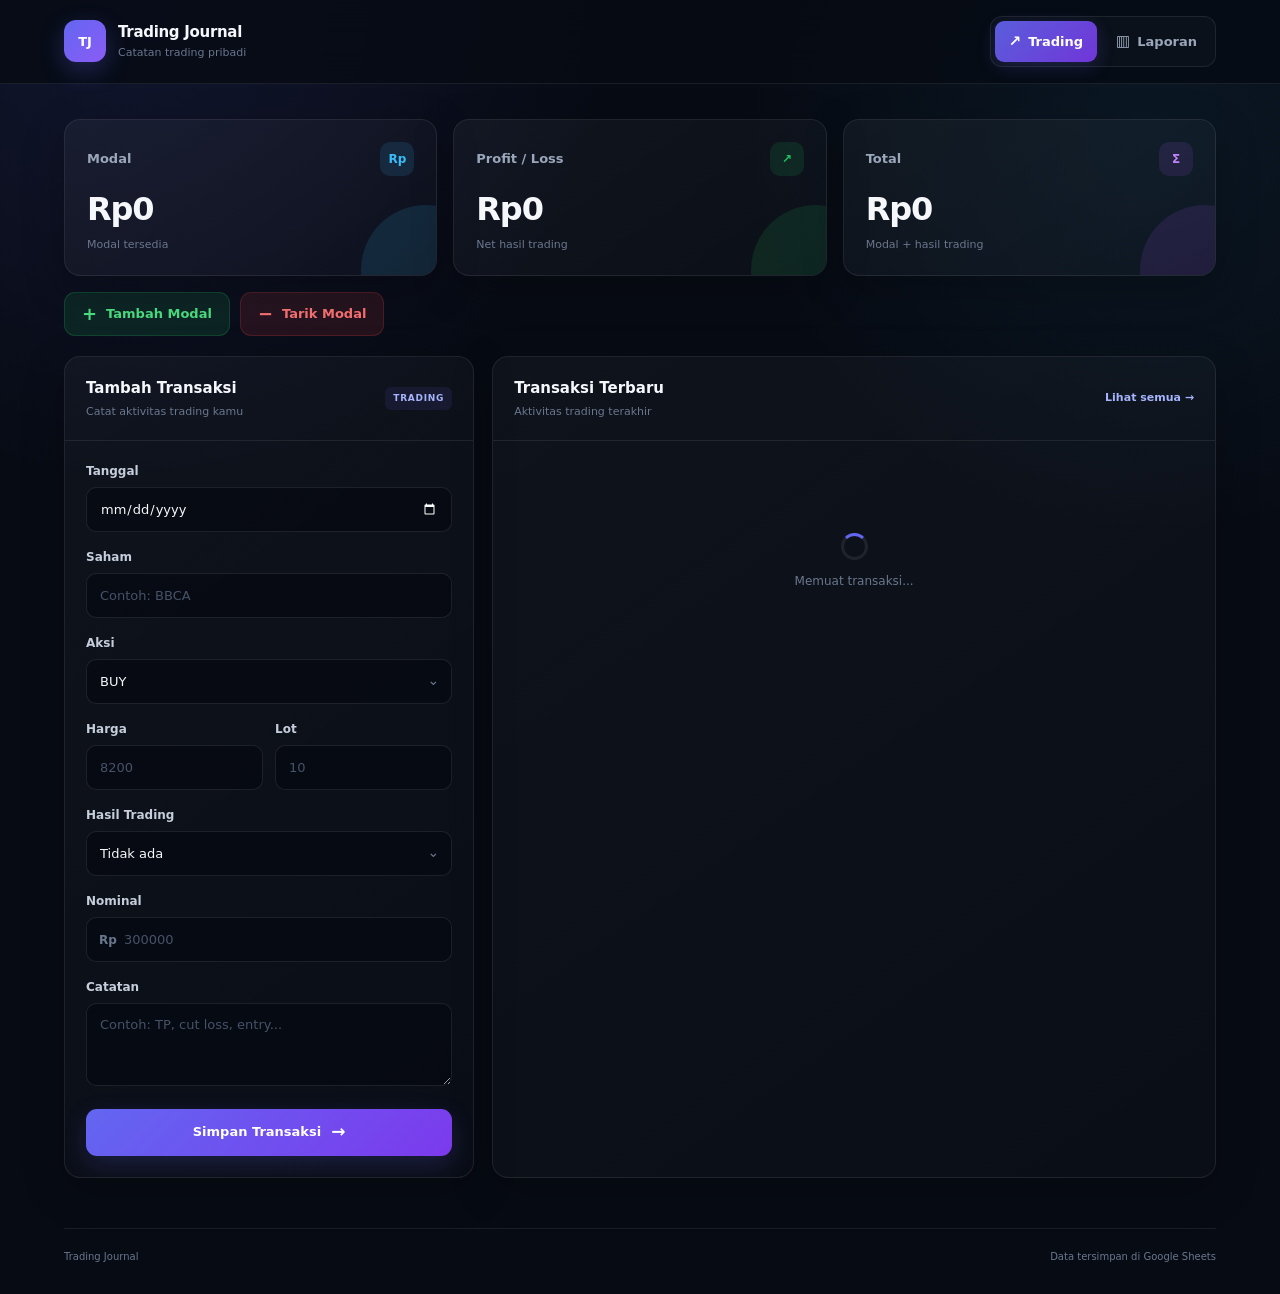
==== commit 68399a0b: "Update index.html" ====
--- a/index.html
+++ b/index.html
@@ -1,8 +1,6 @@
 <!DOCTYPE html>
 <html lang="id">
-
 <head>
-
   <meta charset="UTF-8">
 
   <meta
@@ -15,778 +13,1019 @@
     content="#0b1120"
   >
 
+  <meta
+    name="description"
+    content="Trading Journal pribadi"
+  >
+
   <title>Trading Journal</title>
 
   <link
     rel="stylesheet"
     href="css/style.css"
   >
-
 </head>
 
-
 <body>
 
-<div class="app">
-
-
   <!-- =====================================================
-       HEADER
+       APP
   ====================================================== -->
 
-  <header class="topbar">
-
-    <div class="brand">
-
-      <div class="brand-icon">
-        TJ
+  <div class="app">
+
+
+    <!-- ===================================================
+         HEADER
+    ==================================================== -->
+
+    <header class="topbar">
+
+      <div class="brand">
+
+        <div class="brand-icon">
+          TJ
+        </div>
+
+        <div class="brand-text">
+
+          <h1>
+            Trading Journal
+          </h1>
+
+          <p>
+            Catatan trading pribadi
+          </p>
+
+        </div>
+
       </div>
 
-      <div>
-
-        <h1>
-          Trading Journal
-        </h1>
-
-        <p>
-          Catatan trading pribadi
-        </p>
+
+      <nav class="navigation">
+
+        <a
+          href="index.html"
+          class="nav-link active"
+        >
+          <span>↗</span>
+          Trading
+        </a>
+
+        <a
+          href="laporan.html"
+          class="nav-link"
+        >
+          <span>▥</span>
+          Laporan
+        </a>
+
+      </nav>
+
+    </header>
+
+
+    <!-- ===================================================
+         MAIN
+    ==================================================== -->
+
+    <main class="main-content">
+
+
+      <!-- =================================================
+           SUMMARY
+      ================================================== -->
+
+      <section class="summary-grid">
+
+
+        <!-- MODAL -->
+
+        <div class="summary-card modal-card">
+
+          <div class="summary-top">
+
+            <div class="summary-label">
+              Modal
+            </div>
+
+            <div class="summary-icon">
+              Rp
+            </div>
+
+          </div>
+
+
+          <div
+            id="modalValue"
+            class="summary-value"
+          >
+            Rp0
+          </div>
+
+
+          <div class="summary-description">
+            Modal tersedia
+          </div>
+
+        </div>
+
+
+        <!-- PROFIT / LOSS -->
+
+        <div class="summary-card profit-card">
+
+          <div class="summary-top">
+
+            <div class="summary-label">
+              Profit / Loss
+            </div>
+
+            <div
+              id="profitIcon"
+              class="summary-icon profit-icon"
+            >
+              ↗
+            </div>
+
+          </div>
+
+
+          <div
+            id="profitLossValue"
+            class="summary-value"
+          >
+            Rp0
+          </div>
+
+
+          <div
+            id="profitLossDescription"
+            class="summary-description"
+          >
+            Net hasil trading
+          </div>
+
+        </div>
+
+
+        <!-- TOTAL -->
+
+        <div class="summary-card total-card">
+
+          <div class="summary-top">
+
+            <div class="summary-label">
+              Total
+            </div>
+
+            <div class="summary-icon">
+              Σ
+            </div>
+
+          </div>
+
+
+          <div
+            id="totalValue"
+            class="summary-value"
+          >
+            Rp0
+          </div>
+
+
+          <div class="summary-description">
+            Modal + hasil trading
+          </div>
+
+        </div>
+
+      </section>
+
+
+      <!-- =================================================
+           MODAL ACTION
+      ================================================== -->
+
+      <section class="modal-actions">
+
+        <button
+          type="button"
+          id="addModalButton"
+          class="action-button add-modal-button"
+        >
+
+          <span class="button-icon">
+            +
+          </span>
+
+          <span>
+            Tambah Modal
+          </span>
+
+        </button>
+
+
+        <button
+          type="button"
+          id="withdrawModalButton"
+          class="action-button withdraw-modal-button"
+        >
+
+          <span class="button-icon">
+            −
+          </span>
+
+          <span>
+            Tarik Modal
+          </span>
+
+        </button>
+
+      </section>
+
+
+      <!-- =================================================
+           CONTENT
+      ================================================== -->
+
+      <section class="content-grid">
+
+
+        <!-- =================================================
+             TRANSACTION FORM
+        ================================================== -->
+
+        <div class="panel transaction-panel">
+
+          <div class="panel-header">
+
+            <div>
+
+              <div class="panel-title">
+                Tambah Transaksi
+              </div>
+
+              <div class="panel-subtitle">
+                Catat aktivitas trading kamu
+              </div>
+
+            </div>
+
+
+            <div class="panel-badge">
+              TRADING
+            </div>
+
+          </div>
+
+
+          <form
+            id="transactionForm"
+            class="transaction-form"
+          >
+
+            <!-- ID EDIT -->
+
+            <input
+              type="hidden"
+              id="transactionId"
+              name="transactionId"
+              value=""
+            >
+
+
+            <!-- TANGGAL -->
+
+            <div class="form-group">
+
+              <label for="tanggal">
+                Tanggal
+              </label>
+
+              <input
+                type="date"
+                id="tanggal"
+                name="tanggal"
+                required
+              >
+
+            </div>
+
+
+            <!-- SAHAM -->
+
+            <div class="form-group">
+
+              <label for="saham">
+                Saham
+              </label>
+
+              <input
+                type="text"
+                id="saham"
+                name="saham"
+                placeholder="Contoh: BBCA"
+                maxlength="20"
+                autocomplete="off"
+                required
+              >
+
+            </div>
+
+
+            <!-- AKSI -->
+
+            <div class="form-group">
+
+              <label for="aksi">
+                Aksi
+              </label>
+
+              <div class="select-wrapper">
+
+                <select
+                  id="aksi"
+                  name="aksi"
+                  required
+                >
+
+                  <option value="BUY">
+                    BUY
+                  </option>
+
+                  <option value="SELL">
+                    SELL
+                  </option>
+
+                </select>
+
+              </div>
+
+            </div>
+
+
+            <!-- HARGA + LOT -->
+
+            <div class="form-row">
+
+
+              <div class="form-group">
+
+                <label for="harga">
+                  Harga
+                </label>
+
+                <input
+                  type="number"
+                  id="harga"
+                  name="harga"
+                  placeholder="8200"
+                  min="1"
+                  step="1"
+                  inputmode="numeric"
+                  required
+                >
+
+              </div>
+
+
+              <div class="form-group">
+
+                <label for="lot">
+                  Lot
+                </label>
+
+                <input
+                  type="number"
+                  id="lot"
+                  name="lot"
+                  placeholder="10"
+                  min="1"
+                  step="1"
+                  inputmode="numeric"
+                  required
+                >
+
+              </div>
+
+            </div>
+
+
+            <!-- HASIL -->
+
+            <div class="form-group">
+
+              <label for="profitRugi">
+                Hasil Trading
+              </label>
+
+              <div class="select-wrapper">
+
+                <select
+                  id="profitRugi"
+                  name="profitRugi"
+                >
+
+                  <option value="">
+                    Tidak ada
+                  </option>
+
+                  <option value="PROFIT">
+                    PROFIT
+                  </option>
+
+                  <option value="RUGI">
+                    RUGI
+                  </option>
+
+                </select>
+
+              </div>
+
+            </div>
+
+
+            <!-- NOMINAL -->
+
+            <div
+              class="form-group"
+              id="nominalGroup"
+            >
+
+              <label for="nominal">
+                Nominal
+              </label>
+
+              <div class="input-money">
+
+                <span>
+                  Rp
+                </span>
+
+                <input
+                  type="number"
+                  id="nominal"
+                  name="nominal"
+                  placeholder="300000"
+                  min="0"
+                  step="1"
+                  inputmode="numeric"
+                  value=""
+                >
+
+              </div>
+
+            </div>
+
+
+            <!-- CATATAN -->
+
+            <div class="form-group">
+
+              <label for="catatan">
+                Catatan
+              </label>
+
+              <textarea
+                id="catatan"
+                name="catatan"
+                rows="3"
+                maxlength="500"
+                placeholder="Contoh: TP, cut loss, entry..."
+              ></textarea>
+
+            </div>
+
+
+            <!-- FORM BUTTON -->
+
+            <div class="form-submit-row">
+
+              <button
+                type="submit"
+                id="saveTransactionButton"
+                class="primary-button"
+              >
+
+                <span id="saveTransactionText">
+                  Simpan Transaksi
+                </span>
+
+                <span class="button-arrow">
+                  →
+                </span>
+
+              </button>
+
+
+              <button
+                type="button"
+                id="cancelEditButton"
+                class="secondary-button hidden"
+              >
+                Batal Edit
+              </button>
+
+            </div>
+
+          </form>
+
+        </div>
+
+
+        <!-- =================================================
+             TRANSACTION HISTORY
+        ================================================== -->
+
+        <div class="panel history-panel">
+
+          <div class="panel-header">
+
+            <div>
+
+              <div class="panel-title">
+                Transaksi Terbaru
+              </div>
+
+              <div class="panel-subtitle">
+                Aktivitas trading terakhir
+              </div>
+
+            </div>
+
+
+            <a
+              href="laporan.html"
+              class="view-all-link"
+            >
+              Lihat semua →
+            </a>
+
+          </div>
+
+
+          <!-- LOADING -->
+
+          <div
+            id="transactionLoading"
+            class="loading-state"
+          >
+
+            <div class="spinner"></div>
+
+            <span>
+              Memuat transaksi...
+            </span>
+
+          </div>
+
+
+          <!-- ERROR -->
+
+          <div
+            id="transactionError"
+            class="error-state hidden"
+          >
+
+            <div class="error-icon">
+              !
+            </div>
+
+            <h3>
+              Gagal memuat data
+            </h3>
+
+            <p id="transactionErrorMessage">
+              Terjadi kesalahan saat mengambil data.
+            </p>
+
+            <button
+              type="button"
+              id="retryTransactionButton"
+              class="secondary-button"
+            >
+              Coba Lagi
+            </button>
+
+          </div>
+
+
+          <!-- EMPTY -->
+
+          <div
+            id="transactionEmpty"
+            class="empty-state hidden"
+          >
+
+            <div class="empty-icon">
+              ◫
+            </div>
+
+            <h3>
+              Belum ada transaksi
+            </h3>
+
+            <p>
+              Transaksi yang kamu simpan akan muncul di sini.
+            </p>
+
+          </div>
+
+
+          <!-- TABLE -->
+
+          <div
+            id="transactionTableWrapper"
+            class="table-wrapper hidden"
+          >
+
+            <table class="transaction-table">
+
+              <thead>
+
+                <tr>
+
+                  <th>
+                    Tanggal
+                  </th>
+
+                  <th>
+                    Saham
+                  </th>
+
+                  <th>
+                    Aksi
+                  </th>
+
+                  <th>
+                    Harga
+                  </th>
+
+                  <th>
+                    Lot
+                  </th>
+
+                  <th>
+                    Hasil
+                  </th>
+
+                  <th>
+                    Nominal
+                  </th>
+
+                  <th>
+                    Aksi
+                  </th>
+
+                </tr>
+
+              </thead>
+
+
+              <tbody
+                id="transactionTableBody"
+              ></tbody>
+
+            </table>
+
+          </div>
+
+        </div>
+
+      </section>
+
+    </main>
+
+
+    <!-- ===================================================
+         FOOTER
+    ==================================================== -->
+
+    <footer class="footer">
+
+      <span>
+        Trading Journal
+      </span>
+
+      <span>
+        Data tersimpan di Google Sheets
+      </span>
+
+    </footer>
+
+  </div>
+
+
+  <!-- =====================================================
+       ADD CAPITAL MODAL
+  ====================================================== -->
+
+  <div
+    id="addModal"
+    class="modal-overlay hidden"
+  >
+
+    <div class="modal-box">
+
+      <div class="modal-header">
+
+        <div>
+
+          <h2>
+            Tambah Modal
+          </h2>
+
+          <p>
+            Tambahkan dana ke modal trading.
+          </p>
+
+        </div>
+
+
+        <button
+          type="button"
+          class="modal-close"
+          data-close-modal
+          aria-label="Tutup"
+        >
+          ×
+        </button>
 
       </div>
 
-    </div>
-
-
-    <nav class="navigation">
-
-      <a
-        href="index.html"
-        class="nav-link active"
+
+      <form
+        id="addModalForm"
+        class="modal-form"
       >
-        <span>↗</span>
-        Trading
-      </a>
-
-      <a
-        href="laporan.html"
-        class="nav-link"
-      >
-        <span>▥</span>
-        Laporan
-      </a>
-
-    </nav>
-
-  </header>
-
-
-
-  <!-- =====================================================
-       MAIN
-  ====================================================== -->
-
-  <main class="main-content">
-
-
-    <!-- =================================================
-         SUMMARY
-    ================================================== -->
-
-    <section class="summary-grid">
-
-
-      <!-- MODAL -->
-
-      <div class="summary-card modal-card">
-
-        <div class="summary-top">
-
-          <div class="summary-label">
-            Modal
-          </div>
-
-          <div class="summary-icon">
-            Rp
-          </div>
-
-        </div>
-
-
-        <div
-          id="modalValue"
-          class="summary-value"
-        >
-          Rp0
-        </div>
-
-
-        <div class="summary-description">
-          Modal tersedia
-        </div>
-
-      </div>
-
-
-
-      <!-- PROFIT LOSS -->
-
-      <div class="summary-card profit-card">
-
-        <div class="summary-top">
-
-          <div class="summary-label">
-            Profit / Loss
-          </div>
-
-          <div
-            id="profitIcon"
-            class="summary-icon profit-icon"
-          >
-            ↗
-          </div>
-
-        </div>
-
-
-        <div
-          id="profitLossValue"
-          class="summary-value"
-        >
-          Rp0
-        </div>
-
-
-        <div
-          id="profitLossDescription"
-          class="summary-description"
-        >
-          Net hasil trading
-        </div>
-
-      </div>
-
-
-
-      <!-- TOTAL -->
-
-      <div class="summary-card total-card">
-
-        <div class="summary-top">
-
-          <div class="summary-label">
-            Total
-          </div>
-
-          <div class="summary-icon">
-            Σ
-          </div>
-
-        </div>
-
-
-        <div
-          id="totalValue"
-          class="summary-value"
-        >
-          Rp0
-        </div>
-
-
-        <div class="summary-description">
-          Modal + hasil trading
-        </div>
-
-      </div>
-
-    </section>
-
-
-
-    <!-- =================================================
-         MODAL ACTION
-    ================================================== -->
-
-    <section class="modal-actions">
-
-      <button
-        type="button"
-        id="addModalButton"
-        class="action-button add-modal-button"
-      >
-
-        <span class="button-icon">
-          +
-        </span>
-
-        <span>
-          Tambah Modal
-        </span>
-
-      </button>
-
-
-      <button
-        type="button"
-        id="withdrawModalButton"
-        class="action-button withdraw-modal-button"
-      >
-
-        <span class="button-icon">
-          −
-        </span>
-
-        <span>
-          Tarik Modal
-        </span>
-
-      </button>
-
-    </section>
-
-
-
-    <!-- =================================================
-         CONTENT GRID
-    ================================================== -->
-
-    <section class="content-grid">
-
-
-      <!-- =================================================
-           TRANSACTION FORM
-      ================================================== -->
-
-      <div class="panel transaction-panel">
-
-        <div class="panel-header">
-
-          <div>
-
-            <div class="panel-title">
-              Tambah Transaksi
-            </div>
-
-            <div class="panel-subtitle">
-              Catat aktivitas trading kamu
-            </div>
-
-          </div>
-
-          <div class="panel-badge">
-            TRADING
-          </div>
-
-        </div>
-
-
-
-        <form
-          id="transactionForm"
-          class="transaction-form"
-        >
-
-
-          <!-- TANGGAL -->
-
-          <div class="form-group">
-
-            <label for="tanggal">
-              Tanggal
-            </label>
+
+        <div class="form-group">
+
+          <label for="addModalTanggal">
+            Tanggal
+          </label>
+
+          <input
+            type="date"
+            id="addModalTanggal"
+            required
+          >
+
+        </div>
+
+
+        <div class="form-group">
+
+          <label for="addModalNominal">
+            Nominal
+          </label>
+
+          <div class="input-money">
+
+            <span>
+              Rp
+            </span>
 
             <input
-              type="date"
-              id="tanggal"
-              name="tanggal"
+              type="number"
+              id="addModalNominal"
+              placeholder="5000000"
+              min="1"
+              step="1"
+              inputmode="numeric"
               required
             >
 
           </div>
 
-
-
-          <!-- SAHAM -->
-
-          <div class="form-group">
-
-            <label for="saham">
-              Saham
-            </label>
+        </div>
+
+
+        <div class="form-group">
+
+          <label for="addModalCatatan">
+            Catatan
+            <small>
+              Opsional
+            </small>
+          </label>
+
+          <textarea
+            id="addModalCatatan"
+            rows="3"
+            maxlength="500"
+            placeholder="Contoh: Tambah modal"
+          ></textarea>
+
+        </div>
+
+
+        <div class="modal-actions-bottom">
+
+          <button
+            type="button"
+            class="secondary-button"
+            data-close-modal
+          >
+            Batal
+          </button>
+
+
+          <button
+            type="submit"
+            id="saveAddModalButton"
+            class="primary-button"
+          >
+            Simpan
+          </button>
+
+        </div>
+
+      </form>
+
+    </div>
+
+  </div>
+
+
+  <!-- =====================================================
+       WITHDRAW CAPITAL MODAL
+  ====================================================== -->
+
+  <div
+    id="withdrawModal"
+    class="modal-overlay hidden"
+  >
+
+    <div class="modal-box">
+
+      <div class="modal-header">
+
+        <div>
+
+          <h2>
+            Tarik Modal
+          </h2>
+
+          <p>
+            Tarik dana dari modal trading.
+          </p>
+
+        </div>
+
+
+        <button
+          type="button"
+          class="modal-close"
+          data-close-modal
+          aria-label="Tutup"
+        >
+          ×
+        </button>
+
+      </div>
+
+
+      <form
+        id="withdrawModalForm"
+        class="modal-form"
+      >
+
+        <div class="form-group">
+
+          <label for="withdrawModalTanggal">
+            Tanggal
+          </label>
+
+          <input
+            type="date"
+            id="withdrawModalTanggal"
+            required
+          >
+
+        </div>
+
+
+        <div class="form-group">
+
+          <label for="withdrawModalNominal">
+            Nominal
+          </label>
+
+          <div class="input-money">
+
+            <span>
+              Rp
+            </span>
 
             <input
-              type="text"
-              id="saham"
-              name="saham"
-              placeholder="Contoh: BBCA"
-              maxlength="20"
-              autocomplete="off"
+              type="number"
+              id="withdrawModalNominal"
+              placeholder="2000000"
+              min="1"
+              step="1"
+              inputmode="numeric"
               required
             >
 
           </div>
 
-
-
-          <!-- AKSI -->
-
-          <div class="form-group">
-
-            <label for="aksi">
-              Aksi
-            </label>
-
-            <div class="select-wrapper">
-
-              <select
-                id="aksi"
-                name="aksi"
-                required
-              >
-
-                <option value="BUY">
-                  BUY
-                </option>
-
-                <option value="SELL">
-                  SELL
-                </option>
-
-              </select>
-
-            </div>
-
-          </div>
-
-
-
-          <!-- HARGA + LOT -->
-
-          <div class="form-row">
-
-
-            <div class="form-group">
-
-              <label for="harga">
-                Harga
-              </label>
-
-              <input
-                type="number"
-                id="harga"
-                name="harga"
-                placeholder="8.200"
-                min="0"
-                step="1"
-                inputmode="numeric"
-                required
-              >
-
-            </div>
-
-
-            <div class="form-group">
-
-              <label for="lot">
-                Lot
-              </label>
-
-              <input
-                type="number"
-                id="lot"
-                name="lot"
-                placeholder="10"
-                min="1"
-                step="1"
-                inputmode="numeric"
-                required
-              >
-
-            </div>
-
-          </div>
-
-
-
-          <!-- HASIL -->
-
-          <div class="form-group">
-
-            <label for="profitRugi">
-              Hasil Trading
-            </label>
-
-            <div class="select-wrapper">
-
-              <select
-                id="profitRugi"
-                name="profitRugi"
-              >
-
-                <option value="">
-                  Tidak ada
-                </option>
-
-                <option value="PROFIT">
-                  PROFIT
-                </option>
-
-                <option value="RUGI">
-                  RUGI
-                </option>
-
-              </select>
-
-            </div>
-
-          </div>
-
-
-
-          <!-- NOMINAL -->
-
-          <div
-            class="form-group"
-            id="nominalGroup"
-          >
-
-            <label for="nominal">
-              Nominal
-            </label>
-
-            <div class="input-money">
-
-              <span>
-                Rp
-              </span>
-
-              <input
-                type="number"
-                id="nominal"
-                name="nominal"
-                placeholder="300000"
-                min="0"
-                step="1"
-                inputmode="numeric"
-              >
-
-            </div>
-
-          </div>
-
-
-
-          <!-- CATATAN -->
-
-          <div class="form-group">
-
-            <label for="catatan">
-              Catatan
-            </label>
-
-            <textarea
-              id="catatan"
-              name="catatan"
-              rows="3"
-              maxlength="500"
-              placeholder="Contoh: TP, cut loss, entry..."
-            ></textarea>
-
-          </div>
-
-
-
-          <!-- SUBMIT -->
+        </div>
+
+
+        <div class="form-group">
+
+          <label for="withdrawModalCatatan">
+            Catatan
+            <small>
+              Opsional
+            </small>
+          </label>
+
+          <textarea
+            id="withdrawModalCatatan"
+            rows="3"
+            maxlength="500"
+            placeholder="Contoh: Tarik dana"
+          ></textarea>
+
+        </div>
+
+
+        <div class="modal-actions-bottom">
+
+          <button
+            type="button"
+            class="secondary-button"
+            data-close-modal
+          >
+            Batal
+          </button>
+
 
           <button
             type="submit"
-            id="saveTransactionButton"
-            class="primary-button"
-          >
-
-            <span>
-              Simpan Transaksi
-            </span>
-
-            <span class="button-arrow">
-              →
-            </span>
-
+            id="saveWithdrawModalButton"
+            class="danger-button"
+          >
+            Tarik Modal
           </button>
 
-        </form>
+        </div>
+
+      </form>
+
+    </div>
+
+  </div>
+
+
+  <!-- =====================================================
+       CONFIRM DELETE MODAL
+  ====================================================== -->
+
+  <div
+    id="deleteModal"
+    class="modal-overlay hidden"
+  >
+
+    <div class="modal-box modal-small">
+
+      <div class="modal-header">
+
+        <div>
+
+          <h2>
+            Hapus Transaksi?
+          </h2>
+
+          <p>
+            Data yang dihapus tidak dapat dikembalikan.
+          </p>
+
+        </div>
+
+
+        <button
+          type="button"
+          class="modal-close"
+          data-close-modal
+          aria-label="Tutup"
+        >
+          ×
+        </button>
 
       </div>
 
 
-
-      <!-- =================================================
-           RECENT TRANSACTIONS
-      ================================================== -->
-
-      <div class="panel history-panel">
-
-        <div class="panel-header">
-
-          <div>
-
-            <div class="panel-title">
-              Transaksi Terbaru
-            </div>
-
-            <div class="panel-subtitle">
-              Aktivitas trading terakhir
-            </div>
-
-          </div>
-
-
-          <a
-            href="laporan.html"
-            class="view-all-link"
-          >
-            Lihat semua →
-          </a>
-
-        </div>
-
-
-
-        <!-- LOADING -->
-
-        <div
-          id="transactionLoading"
-          class="loading-state"
-        >
-
-          <div class="spinner"></div>
-
-          <span>
-            Memuat transaksi...
-          </span>
-
-        </div>
-
-
-
-        <!-- EMPTY -->
-
-        <div
-          id="transactionEmpty"
-          class="empty-state hidden"
-        >
-
-          <div class="empty-icon">
-            ◫
-          </div>
-
-          <h3>
-            Belum ada transaksi
-          </h3>
-
-          <p>
-            Transaksi yang kamu simpan akan muncul di sini.
-          </p>
-
-        </div>
-
-
-
-        <!-- TABLE -->
-
-        <div
-          id="transactionTableWrapper"
-          class="table-wrapper hidden"
-        >
-
-          <table class="transaction-table">
-
-            <thead>
-
-              <tr>
-
-                <th>
-                  Tanggal
-                </th>
-
-                <th>
-                  Saham
-                </th>
-
-                <th>
-                  Aksi
-                </th>
-
-                <th>
-                  Harga
-                </th>
-
-                <th>
-                  Lot
-                </th>
-
-                <th>
-                  Hasil
-                </th>
-
-                <th>
-                  Nominal
-                </th>
-
-                <th>
-                  Aksi
-                </th>
-
-              </tr>
-
-            </thead>
-
-
-            <tbody
-              id="transactionTableBody"
-            >
-            </tbody>
-
-          </table>
-
-        </div>
+      <div class="delete-confirm-content">
+
+        <p id="deleteTransactionInfo">
+          Yakin ingin menghapus transaksi ini?
+        </p>
 
       </div>
-
-    </section>
-
-  </main>
-
-
-
-  <!-- =====================================================
-       FOOTER
-  ====================================================== -->
-
-  <footer class="footer">
-
-    <span>
-      Trading Journal
-    </span>
-
-    <span>
-      Data tersimpan di Google Sheets
-    </span>
-
-  </footer>
-
-</div>
-
-
-
-<!-- =======================================================
-     ADD CAPITAL MODAL
-======================================================== -->
-
-<div
-  id="addModal"
-  class="modal-overlay hidden"
->
-
-  <div class="modal-box">
-
-    <div class="modal-header">
-
-      <div>
-
-        <h2>
-          Tambah Modal
-        </h2>
-
-        <p>
-          Tambahkan dana ke modal trading.
-        </p>
-
-      </div>
-
-
-      <button
-        type="button"
-        class="modal-close"
-        data-close-modal
-      >
-        ×
-      </button>
-
-    </div>
-
-
-
-    <form
-      id="addModalForm"
-      class="modal-form"
-    >
-
-
-      <div class="form-group">
-
-        <label for="addModalTanggal">
-          Tanggal
-        </label>
-
-        <input
-          type="date"
-          id="addModalTanggal"
-          required
-        >
-
-      </div>
-
-
-
-      <div class="form-group">
-
-        <label for="addModalNominal">
-          Nominal
-        </label>
-
-        <div class="input-money">
-
-          <span>
-            Rp
-          </span>
-
-          <input
-            type="number"
-            id="addModalNominal"
-            placeholder="5000000"
-            min="1"
-            step="1"
-            inputmode="numeric"
-            required
-          >
-
-        </div>
-
-      </div>
-
-
-
-      <div class="form-group">
-
-        <label for="addModalCatatan">
-
-          Catatan
-
-          <small>
-            Opsional
-          </small>
-
-        </label>
-
-        <textarea
-          id="addModalCatatan"
-          rows="3"
-          maxlength="500"
-          placeholder="Contoh: Tambah modal"
-        ></textarea>
-
-      </div>
-
 
 
       <div class="modal-actions-bottom">
@@ -801,595 +1040,90 @@
 
 
         <button
-          type="submit"
-          id="saveAddModalButton"
-          class="primary-button"
-        >
-          Simpan
-        </button>
-
-      </div>
-
-    </form>
-
-  </div>
-
-</div>
-
-
-
-<!-- =======================================================
-     WITHDRAW MODAL
-======================================================== -->
-
-<div
-  id="withdrawModal"
-  class="modal-overlay hidden"
->
-
-  <div class="modal-box">
-
-    <div class="modal-header">
-
-      <div>
-
-        <h2>
-          Tarik Modal
-        </h2>
-
-        <p>
-          Tarik dana dari modal trading.
-        </p>
-
-      </div>
-
-
-      <button
-        type="button"
-        class="modal-close"
-        data-close-modal
-      >
-        ×
-      </button>
-
-    </div>
-
-
-
-    <form
-      id="withdrawModalForm"
-      class="modal-form"
-    >
-
-
-      <div class="form-group">
-
-        <label for="withdrawModalTanggal">
-          Tanggal
-        </label>
-
-        <input
-          type="date"
-          id="withdrawModalTanggal"
-          required
-        >
-
-      </div>
-
-
-
-      <div class="form-group">
-
-        <label for="withdrawModalNominal">
-          Nominal
-        </label>
-
-        <div class="input-money">
-
-          <span>
-            Rp
-          </span>
-
-          <input
-            type="number"
-            id="withdrawModalNominal"
-            placeholder="2000000"
-            min="1"
-            step="1"
-            inputmode="numeric"
-            required
-          >
-
-        </div>
-
-      </div>
-
-
-
-      <div class="form-group">
-
-        <label for="withdrawModalCatatan">
-
-          Catatan
-
-          <small>
-            Opsional
-          </small>
-
-        </label>
-
-        <textarea
-          id="withdrawModalCatatan"
-          rows="3"
-          maxlength="500"
-          placeholder="Contoh: Tarik dana"
-        ></textarea>
-
-      </div>
-
-
-
-      <div class="modal-actions-bottom">
-
-        <button
           type="button"
-          class="secondary-button"
-          data-close-modal
-        >
-          Batal
-        </button>
-
-
-        <button
-          type="submit"
-          id="saveWithdrawModalButton"
+          id="confirmDeleteButton"
           class="danger-button"
         >
-          Tarik Modal
+          Hapus
         </button>
 
       </div>
 
-    </form>
+    </div>
 
   </div>
 
-</div>
-
-
-
-<!-- =======================================================
-     EDIT TRANSACTION MODAL
-======================================================== -->
-
-<div
-  id="editTransactionModal"
-  class="modal-overlay hidden"
->
-
-  <div class="modal-box">
-
-    <div class="modal-header">
-
-      <div>
-
-        <h2>
-          Edit Transaksi
-        </h2>
-
-        <p>
-          Perbarui data transaksi trading.
-        </p>
-
+
+  <!-- =====================================================
+       TOAST
+  ====================================================== -->
+
+  <div
+    id="toast"
+    class="toast hidden"
+    role="status"
+    aria-live="polite"
+  >
+
+    <div
+      id="toastIcon"
+      class="toast-icon"
+    >
+      ✓
+    </div>
+
+
+    <div class="toast-content">
+
+      <div
+        id="toastTitle"
+        class="toast-title"
+      >
+        Berhasil
       </div>
 
 
-      <button
-        type="button"
-        class="modal-close"
-        data-close-edit
+      <div
+        id="toastMessage"
+        class="toast-message"
       >
-        ×
-      </button>
+        Data berhasil disimpan.
+      </div>
 
     </div>
 
-
-
-    <form
-      id="editTransactionForm"
-      class="modal-form"
-    >
-
-      <!-- ID TRANSAKSI -->
-
-      <input
-        type="hidden"
-        id="editTransactionId"
-      >
-
-
-      <!-- TANGGAL -->
-
-      <div class="form-group">
-
-        <label for="editTanggal">
-          Tanggal
-        </label>
-
-        <input
-          type="date"
-          id="editTanggal"
-          required
-        >
-
-      </div>
-
-
-
-      <!-- SAHAM -->
-
-      <div class="form-group">
-
-        <label for="editSaham">
-          Saham
-        </label>
-
-        <input
-          type="text"
-          id="editSaham"
-          maxlength="20"
-          autocomplete="off"
-          required
-        >
-
-      </div>
-
-
-
-      <!-- AKSI -->
-
-      <div class="form-group">
-
-        <label for="editAksi">
-          Aksi
-        </label>
-
-        <div class="select-wrapper">
-
-          <select
-            id="editAksi"
-            required
-          >
-
-            <option value="BUY">
-              BUY
-            </option>
-
-            <option value="SELL">
-              SELL
-            </option>
-
-          </select>
-
-        </div>
-
-      </div>
-
-
-
-      <!-- HARGA + LOT -->
-
-      <div class="form-row">
-
-        <div class="form-group">
-
-          <label for="editHarga">
-            Harga
-          </label>
-
-          <input
-            type="number"
-            id="editHarga"
-            min="0"
-            step="1"
-            inputmode="numeric"
-            required
-          >
-
-        </div>
-
-
-        <div class="form-group">
-
-          <label for="editLot">
-            Lot
-          </label>
-
-          <input
-            type="number"
-            id="editLot"
-            min="1"
-            step="1"
-            inputmode="numeric"
-            required
-          >
-
-        </div>
-
-      </div>
-
-
-
-      <!-- HASIL -->
-
-      <div class="form-group">
-
-        <label for="editProfitRugi">
-          Hasil Trading
-        </label>
-
-        <div class="select-wrapper">
-
-          <select
-            id="editProfitRugi"
-          >
-
-            <option value="">
-              Tidak ada
-            </option>
-
-            <option value="PROFIT">
-              PROFIT
-            </option>
-
-            <option value="RUGI">
-              RUGI
-            </option>
-
-          </select>
-
-        </div>
-
-      </div>
-
-
-
-      <!-- NOMINAL -->
-
-      <div class="form-group">
-
-        <label for="editNominal">
-          Nominal
-        </label>
-
-        <div class="input-money">
-
-          <span>
-            Rp
-          </span>
-
-          <input
-            type="number"
-            id="editNominal"
-            min="0"
-            step="1"
-            inputmode="numeric"
-          >
-
-        </div>
-
-      </div>
-
-
-
-      <!-- CATATAN -->
-
-      <div class="form-group">
-
-        <label for="editCatatan">
-          Catatan
-        </label>
-
-        <textarea
-          id="editCatatan"
-          rows="3"
-          maxlength="500"
-          placeholder="Catatan transaksi..."
-        ></textarea>
-
-      </div>
-
-
-
-      <!-- ACTION -->
-
-      <div class="modal-actions-bottom">
-
-        <button
-          type="button"
-          class="secondary-button"
-          data-close-edit
-        >
-          Batal
-        </button>
-
-
-        <button
-          type="submit"
-          id="updateTransactionButton"
-          class="primary-button"
-        >
-          Simpan Perubahan
-        </button>
-
-      </div>
-
-    </form>
-
   </div>
 
-</div>
-
-
-
-<!-- =======================================================
-     DELETE CONFIRMATION MODAL
-======================================================== -->
-
-<div
-  id="deleteTransactionModal"
-  class="modal-overlay hidden"
->
-
-  <div class="modal-box delete-confirm-box">
-
-    <div class="modal-header">
-
-      <div>
-
-        <h2>
-          Hapus Transaksi?
-        </h2>
-
-        <p>
-          Data transaksi ini akan dihapus dari sistem.
-        </p>
-
-      </div>
-
-
-      <button
-        type="button"
-        class="modal-close"
-        data-close-delete
-      >
-        ×
-      </button>
+
+  <!-- =====================================================
+       GLOBAL LOADING
+  ====================================================== -->
+
+  <div
+    id="globalLoading"
+    class="global-loading hidden"
+    aria-hidden="true"
+  >
+
+    <div class="global-loading-box">
+
+      <div class="spinner"></div>
+
+      <span id="globalLoadingText">
+        Memproses...
+      </span>
 
     </div>
 
-
-
-    <input
-      type="hidden"
-      id="deleteTransactionId"
-    >
-
-
-    <div class="delete-warning">
-
-      <div class="empty-icon">
-        !
-      </div>
-
-      <p>
-        Tindakan ini tidak dapat dibatalkan.
-      </p>
-
-    </div>
-
-
-
-    <div class="modal-actions-bottom">
-
-      <button
-        type="button"
-        class="secondary-button"
-        data-close-delete
-      >
-        Batal
-      </button>
-
-
-      <button
-        type="button"
-        id="confirmDeleteTransactionButton"
-        class="danger-button"
-      >
-        Hapus Transaksi
-      </button>
-
-    </div>
-
   </div>
 
-</div>
-
-
-
-<!-- =======================================================
-     TOAST
-======================================================== -->
-
-<div
-  id="toast"
-  class="toast hidden"
->
-
-  <div
-    id="toastIcon"
-    class="toast-icon"
-  >
-    ✓
-  </div>
-
-
-  <div>
-
-    <div
-      id="toastTitle"
-      class="toast-title"
-    >
-      Berhasil
-    </div>
-
-
-    <div
-      id="toastMessage"
-      class="toast-message"
-    >
-      Data berhasil disimpan.
-    </div>
-
-  </div>
-
-</div>
-
-
-
-<!-- =======================================================
-     GLOBAL LOADING
-======================================================== -->
-
-<div
-  id="globalLoading"
-  class="global-loading hidden"
->
-
-  <div class="global-loading-box">
-
-    <div class="spinner"></div>
-
-    <span id="globalLoadingText">
-      Memuat...
-    </span>
-
-  </div>
-
-</div>
-
-
-
-<!-- =======================================================
-     JAVASCRIPT
-======================================================== -->
-
-<script src="js/api.js"></script>
-
-<script src="js/trading.js"></script>
-
+
+  <!-- =====================================================
+       JAVASCRIPT
+  ====================================================== -->
+
+  <script src="js/api.js"></script>
+  <script src="js/trading.js"></script>
 
 </body>
-
 </html>
